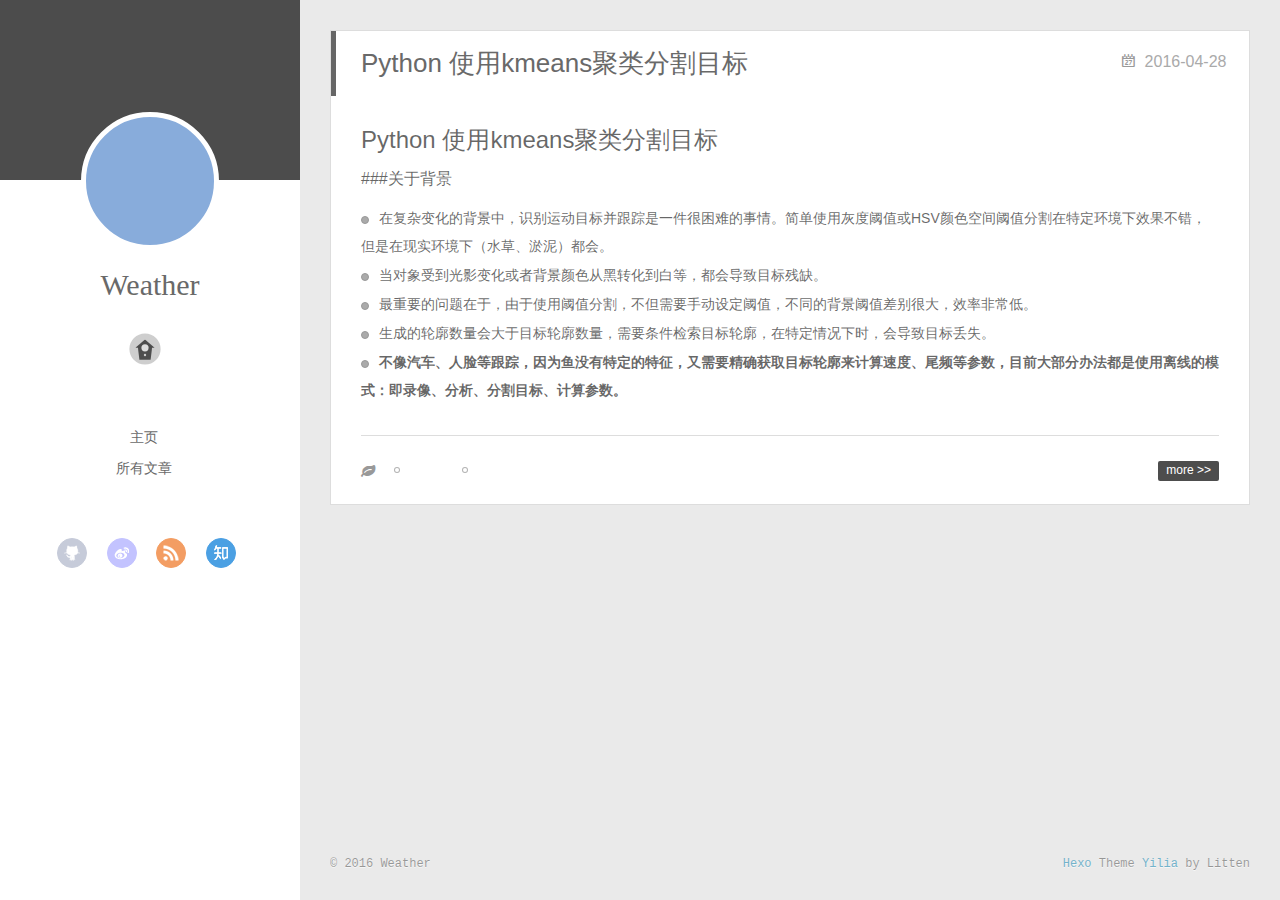
==== index.html @ ad85448c "Site updated: 2016-04-29 10:21:43" ====
<!DOCTYPE html>
<html>
<head>
  <meta charset="utf-8">
  
  <meta http-equiv="X-UA-Compatible" content="IE=edge" >
  <title>All IS ONE</title>
  <meta name="viewport" content="width=device-width, initial-scale=1, maximum-scale=1">
  <meta name="description" content="今天的结果是昨日的迷失与懈怠，没有时间追悔，没有机会重来，唯有把握当下...">
<meta property="og:type" content="website">
<meta property="og:title" content="All IS ONE">
<meta property="og:url" content="http://weather319.github.io/index.html">
<meta property="og:site_name" content="All IS ONE">
<meta property="og:description" content="今天的结果是昨日的迷失与懈怠，没有时间追悔，没有机会重来，唯有把握当下...">
<meta name="twitter:card" content="summary">
<meta name="twitter:title" content="All IS ONE">
<meta name="twitter:description" content="今天的结果是昨日的迷失与懈怠，没有时间追悔，没有机会重来，唯有把握当下...">
  
    <link rel="alternative" href="/atom.xml" title="All IS ONE" type="application/atom+xml">
  
  
    <link rel="icon" href="/favicon.png">
  
  <link rel="stylesheet" href="/css/style.css">
</head>

<body>
  <div id="container">
    <div class="left-col">
    <div class="overlay"></div>
<div class="intrude-less">
	<header id="header" class="inner">
		<a href="/" class="profilepic">
			
			<img lazy-src="null" class="js-avatar">
			
		</a>

		<hgroup>
		  <h1 class="header-author"><a href="/">Weather</a></h1>
		</hgroup>

		

		
			<div class="switch-btn">
				<div class="icon">
					<div class="icon-ctn">
						<div class="icon-wrap icon-house" data-idx="0">
							<div class="birdhouse"></div>
							<div class="birdhouse_holes"></div>
						</div>
						<div class="icon-wrap icon-ribbon hide" data-idx="1">
							<div class="ribbon"></div>
						</div>
						
						<div class="icon-wrap icon-link hide" data-idx="2">
							<div class="loopback_l"></div>
							<div class="loopback_r"></div>
						</div>
						
						
						<div class="icon-wrap icon-me hide" data-idx="3">
							<div class="user"></div>
							<div class="shoulder"></div>
						</div>
						
					</div>
					
				</div>
				<div class="tips-box hide">
					<div class="tips-arrow"></div>
					<ul class="tips-inner">
						<li>菜单</li>
						<li>标签</li>
						
						<li>友情链接</li>
						
						
						<li>关于我</li>
						
					</ul>
				</div>
			</div>
		

		<div class="switch-area">
			<div class="switch-wrap">
				<section class="switch-part switch-part1">
					<nav class="header-menu">
						<ul>
						
							<li><a href="/">主页</a></li>
				        
							<li><a href="/archives">所有文章</a></li>
				        
						</ul>
					</nav>
					<nav class="header-nav">
						<div class="social">
							
								<a class="github" target="_blank" href="#" title="github">github</a>
					        
								<a class="weibo" target="_blank" href="#" title="weibo">weibo</a>
					        
								<a class="rss" target="_blank" href="#" title="rss">rss</a>
					        
								<a class="zhihu" target="_blank" href="#" title="zhihu">zhihu</a>
					        
						</div>
					</nav>
				</section>
				
				
				<section class="switch-part switch-part2">
					<div class="widget tagcloud" id="js-tagcloud">
						<a href="/tags/opencv/" style="font-size: 10px;">opencv</a> <a href="/tags/python/" style="font-size: 10px;">python</a>
					</div>
				</section>
				
				
				
				<section class="switch-part switch-part3">
					<div id="js-friends">
					
			          <a target="_blank" class="main-nav-link switch-friends-link" href="http://localhost:4000/">奥巴马的博客</a>
			        
			          <a target="_blank" class="main-nav-link switch-friends-link" href="http://localhost:4000/">卡卡的美丽传说</a>
			        
			          <a target="_blank" class="main-nav-link switch-friends-link" href="http://localhost:4000/">本泽马的博客</a>
			        
			          <a target="_blank" class="main-nav-link switch-friends-link" href="http://localhost:4000/">吉格斯的博客</a>
			        
			          <a target="_blank" class="main-nav-link switch-friends-link" href="http://localhost:4000/">习大大大不同</a>
			        
			          <a target="_blank" class="main-nav-link switch-friends-link" href="http://localhost:4000/">托蒂的博客</a>
			        
			        </div>
				</section>
				

				
				
				<section class="switch-part switch-part4">
				
					<div id="js-aboutme">我是谁，我从哪里来，我到哪里去？我就是我，是颜色不一样的吃货…</div>
				</section>
				
			</div>
		</div>
	</header>				
</div>

    </div>
    <div class="mid-col">
      <nav id="mobile-nav">
  	<div class="overlay">
  		<div class="slider-trigger"></div>
  		<h1 class="header-author js-mobile-header hide">Weather</h1>
  	</div>
	<div class="intrude-less">
		<header id="header" class="inner">
			<div class="profilepic">
			
				<img lazy-src="null" class="js-avatar">
			
			</div>
			<hgroup>
			  <h1 class="header-author">Weather</h1>
			</hgroup>
			
			<nav class="header-menu">
				<ul>
				
					<li><a href="/">主页</a></li>
		        
					<li><a href="/archives">所有文章</a></li>
		        
		        <div class="clearfix"></div>
				</ul>
			</nav>
			<nav class="header-nav">
				<div class="social">
					
						<a class="github" target="_blank" href="#" title="github">github</a>
			        
						<a class="weibo" target="_blank" href="#" title="weibo">weibo</a>
			        
						<a class="rss" target="_blank" href="#" title="rss">rss</a>
			        
						<a class="zhihu" target="_blank" href="#" title="zhihu">zhihu</a>
			        
				</div>
			</nav>
		</header>				
	</div>
</nav>

      <div class="body-wrap">
  
    <article id="post-Python-使用kmeans聚类分割目标" class="article article-type-post" itemscope itemprop="blogPost">
  
    <div class="article-meta">
      <a href="/2016/04/28/Python-使用kmeans聚类分割目标/" class="article-date">
  	<time datetime="2016-04-28T11:53:54.000Z" itemprop="datePublished">2016-04-28</time>
</a>
    </div>
  
  <div class="article-inner">
    
      <input type="hidden" class="isFancy" />
    
    
      <header class="article-header">
        
  
    <h1 itemprop="name">
      <a class="article-title" href="/2016/04/28/Python-使用kmeans聚类分割目标/">Python 使用kmeans聚类分割目标</a>
    </h1>
  

      </header>
      
    
    <div class="article-entry" itemprop="articleBody">
      
        <h1 id="Python-使用kmeans聚类分割目标"><a href="#Python-使用kmeans聚类分割目标" class="headerlink" title="Python 使用kmeans聚类分割目标"></a>Python 使用kmeans聚类分割目标</h1><p>###关于背景</p>
<ul>
<li>在复杂变化的背景中，识别运动目标并跟踪是一件很困难的事情。简单使用灰度阈值或HSV颜色空间阈值分割在特定环境下效果不错，但是在现实环境下（水草、淤泥）都会。</li>
<li>当对象受到光影变化或者背景颜色从黑转化到白等，都会导致目标残缺。</li>
<li>最重要的问题在于，由于使用阈值分割，不但需要手动设定阈值，不同的背景阈值差别很大，效率非常低。</li>
<li>生成的轮廓数量会大于目标轮廓数量，需要条件检索目标轮廓，在特定情况下时，会导致目标丢失。</li>
<li><strong>不像汽车、人脸等跟踪，因为鱼没有特定的特征，又需要精确获取目标轮廓来计算速度、尾频等参数，目前大部分办法都是使用离线的模式：即录像、分析、分割目标、计算参数。</strong>
      
    </div>
    
    <div class="article-info article-info-index">
      
      
	<div class="article-tag tagcloud">
		<ul class="article-tag-list"><li class="article-tag-list-item"><a class="article-tag-list-link" href="/tags/opencv/">opencv</a></li><li class="article-tag-list-item"><a class="article-tag-list-link" href="/tags/python/">python</a></li></ul>
	</div>

      

      
        <p class="article-more-link">
          <a  href="/2016/04/28/Python-使用kmeans聚类分割目标/#more">more >></a>
        </p>
      
      <div class="clearfix"></div>
    </div>
    
  </div>
  
</article>









  
  
</div>
      <footer id="footer">
  <div class="outer">
    <div id="footer-info">
    	<div class="footer-left">
    		&copy; 2016 Weather
    	</div>
      	<div class="footer-right">
      		<a href="http://hexo.io/" target="_blank">Hexo</a>  Theme <a href="https://github.com/litten/hexo-theme-yilia" target="_blank">Yilia</a> by Litten
      	</div>
    </div>
  </div>
</footer>
    </div>
    
  <link rel="stylesheet" href="/fancybox/jquery.fancybox.css">


<script>
	var yiliaConfig = {
		fancybox: true,
		mathjax: true,
		animate: true,
		isHome: true,
		isPost: false,
		isArchive: false,
		isTag: false,
		isCategory: false,
		open_in_new: false
	}
</script>
<script src="http://7.url.cn/edu/jslib/comb/require-2.1.6,jquery-1.9.1.min.js"></script>
<script src="/js/main.js"></script>






<script type="text/x-mathjax-config">
MathJax.Hub.Config({
    tex2jax: {
        inlineMath: [ ['$','$'], ["\\(","\\)"]  ],
        processEscapes: true,
        skipTags: ['script', 'noscript', 'style', 'textarea', 'pre', 'code']
    }
});

MathJax.Hub.Queue(function() {
    var all = MathJax.Hub.getAllJax(), i;
    for(i=0; i < all.length; i += 1) {
        all[i].SourceElement().parentNode.className += ' has-jax';                 
    }       
});
</script>

<script type="text/javascript" src="http://cdn.mathjax.org/mathjax/latest/MathJax.js?config=TeX-AMS-MML_HTMLorMML">
</script>


  </div>
</body>
</html>
---- css/style.css ----
body {
  width: 100%;
}
body:before,
body:after {
  content: "";
  display: table;
}
body:after {
  clear: both;
}
@font-face {
  font-family: 'FontAwesome';
  src: url("fonts/fontawesome-webfont.eot");
  src: url("fonts/fontawesome-webfont.eot?#iefix") format("embedded-opentype"), url("fonts/fontawesome-webfont.woff") format("woff"), url("fonts/fontawesome-webfont.ttf") format("truetype"), url("fonts/fontawesome-webfont.svgz#FontAwesomeRegular") format("svg"), url("fonts/fontawesome-webfont.svg#FontAwesomeRegular") format("svg");
  font-weight: normal;
  font-style: normal;
}
html,
body,
div,
span,
applet,
object,
iframe,
h1,
h2,
h3,
h4,
h5,
h6,
p,
blockquote,
pre,
a,
abbr,
acronym,
address,
big,
cite,
code,
del,
dfn,
em,
img,
ins,
kbd,
q,
s,
samp,
small,
strike,
strong,
sub,
sup,
tt,
var,
dl,
dt,
dd,
ol,
ul,
li,
fieldset,
form,
label,
legend,
table,
caption,
tbody,
tfoot,
thead,
tr,
th,
td {
  margin: 0;
  padding: 0;
  border: 0;
  outline: 0;
  font-weight: inherit;
  font-style: inherit;
  font-family: inherit;
  font-size: 100%;
  vertical-align: baseline;
}
body {
  line-height: 1;
  color: #000;
  background: #fff;
}
ol,
ul {
  list-style: none;
}
table {
  border-collapse: separate;
  border-spacing: 0;
  vertical-align: middle;
}
caption,
th,
td {
  text-align: left;
  font-weight: normal;
  vertical-align: middle;
}
a img {
  border: none;
}
ol {
  list-style: decimal;
  padding-left: 20px;
}
ul {
  list-style: none;
}
input,
button {
  margin: 0;
  padding: 0;
}
input::-moz-focus-inner,
button::-moz-focus-inner {
  border: 0;
  padding: 0;
}
@font-face {
  font-family: FontAwesome;
  font-style: normal;
  font-weight: normal;
  src: url("fonts/fontawesome-webfont.eot?v=#4.0.3");
  src: url("fonts/fontawesome-webfont.eot?#iefix&v=#4.0.3") format("embedded-opentype"), url("fonts/fontawesome-webfont.woff?v=#4.0.3") format("woff"), url("fonts/fontawesome-webfont.ttf?v=#4.0.3") format("truetype"), url("fonts/fontawesome-webfont.svg#fontawesomeregular?v=#4.0.3") format("svg");
}
html,
body,
#container {
  height: 100%;
}
body {
  font-family: "微软雅黑", "HelveticaNeue-Light", "Helvetica Neue Light", "Helvetica Neue", Helvetica, Arial, sans-serif;
  font-size: 16px;
  background: #fff;
  color: rgba(0,0,0,0.6);
  -webkit-overflow-scrolling: touch;
}
h1,
h2,
h3 {
  display: block;
}
h1 {
  font-size: 1.5em;
}
h2 {
  font-size: 1.3em;
}
h3 {
  font-size: 1.1em;
}
h4,
h5,
h6 {
  font-size: 1em;
}
a {
  text-decoration: none;
  outline-width: 0;
  color: #258fb8;
  outline: none;
}
.alignleft {
  float: left;
}
.alignright {
  float: right;
}
.clearfix {
  *zoom: 1;
}
.clearfix:after {
  content: "";
  display: table;
  clear: both;
}
.inner {
  width: 1000px;
  margin: 0 auto;
}
.hide {
  display: none;
}
@media screen and (max-width: 1040px) {
  .inner {
    width: 100%;
  }
}
#container {
  position: relative;
  min-height: 100%;
}
#container #mobile-nav {
  display: none;
}
#container #mobile-nav .overlay {
  height: 110px;
  position: absolute;
  width: 100%;
  background: #4d4d4d;
}
#container #mobile-nav .overlay.fixed {
  position: fixed;
  height: 42px;
  z-index: 99;
}
#container #mobile-nav #header {
  padding: 10px 0 0 0;
}
#container #mobile-nav #header .profilepic {
  display: block;
  position: relative;
  z-index: 100;
}
#container #mobile-nav #header .header-menu {
  height: auto;
  margin: 10px;
}
#container #mobile-nav #header .header-menu ul {
  text-align: center;
  cursor: default;
}
#container #mobile-nav #header .header-menu li {
  display: inline-block;
  margin: 3px;
}
#container .left-col {
  background: #fff;
  width: 300px;
  position: fixed;
  opacity: 1;
  -webkit-transition: all 0.2s ease-in;
  -moz-transition: all 0.2s ease-in;
  -ms-transition: all 0.2s ease-in;
  transition: all 0.2s ease-in;
  height: 100%;
}
#container .left-col .overlay {
  width: 100%;
  height: 180px;
  background-color: #000;
  position: absolute;
  opacity: 0.7;
}
#container .left-col .intrude-less {
  width: 76%;
  text-align: center;
  margin: 112px auto 0;
}
#container .mid-col {
  position: absolute;
  right: 0;
  min-height: 100%;
  background: #eaeaea;
  left: 300px;
  width: auto;
}
@media screen and (max-width: 800px) {
  #container .left-col {
    display: none;
  }
  #container .mid-col {
    left: 0;
  }
  #container #header .header-nav {
    position: relative;
  }
  #container .header-author.fixed {
    position: fixed;
    top: -13px;
    width: 100%;
    color: #ddd;
  }
  #container .overlay .slider-trigger {
    position: absolute;
    z-index: 101;
    bottom: 0;
    left: 0;
    width: 42px;
    height: 42px;
  }
  #container .overlay .slider-trigger:hover {
    background: #444;
  }
  #container .overlay .slider-trigger:before {
    color: #ddd;
    content: "\f00b";
    font: 16px FontAwesome;
    width: 16px;
    height: 16px;
    margin-left: 9px;
    margin-top: 14px;
    display: block;
  }
  #container .article-header {
    border-left: none;
    padding: 0;
    border-bottom: 1px dotted #ddd;
  }
  #container .article-header h1 {
    margin-bottom: 10px;
  }
  #container .header-subtitle {
    padding: 0 24px;
  }
  #container .article-info-index.article-info {
    padding-top: 10px;
    margin: 0;
    border-top: 1px solid #ddd;
  }
  #container .article-info-post.article-info {
    margin: 0;
    padding-top: 10px;
    border: none;
  }
  #container .article-more-link a {
    float: right;
  }
  #container #viewer-box .viewer-box-l {
    font-size: 14px;
  }
  #container .article {
    padding: 10px;
    margin: 10px;
    font-size: 14px;
  }
  #container .article .article-entry {
    padding-left: 0;
    padding-right: 0;
    padding-top: 10px;
  }
  #container .article .article-title {
    font-size: 18px;
    max-width: 185px;
    display: block;
    margin: 0;
  }
  #container .article .article-meta {
    width: auto;
    height: 30px;
    margin-top: -5px;
    position: ralative;
  }
  #container .article .article-meta .article-date {
    font-size: 12px;
    -webkit-border-radius: 0;
    border-radius: 0;
    color: #666;
    background: none;
    height: auto;
    padding: 0;
    margin: 0;
    width: 100%;
    text-align: left;
    margin-left: 10px;
  }
  #container .article .article-meta .article-date time {
    width: auto;
    float: right;
    margin-right: 10px;
  }
  #container .article .article-meta .article-tag-list {
    margin-top: 7px;
    position: absolute;
    right: 10px;
    top: 0;
  }
  #container .article .article-meta .article-tag-list:before {
    float: left;
    margin-top: 1px;
    left: 0;
  }
  #container .article .article-meta .article-tag-list .article-tag-list-item {
    float: left;
    padding-left: 0;
    width: auto;
    max-width: 83px;
  }
  #container .article .article-meta .article-category {
    margin-top: 7px;
    position: absolute;
    right: 10px;
    top: -30px;
  }
  #container .article .article-meta .article-category:before {
    float: left;
    margin-top: 1px;
    left: 15px;
  }
  #container .article .article-meta .article-category .article-category-link {
    max-width: 83px;
    width: auto;
    padding-left: 10px;
  }
  #container .article .article-nav-link-wrap {
    margin: 5px 0;
  }
  #container .article .article-nav-link-wrap strong {
    float: left;
    margin-right: 5px;
  }
  #container .article #article-nav-older {
    float: none;
    display: block;
  }
  #container .share {
    padding: 3px 10px;
  }
  #container .duoshuo {
    padding: 0 13px;
  }
  #container #disqus_thread {
    padding: 0 13px;
  }
  #container #mobile-nav {
    display: block;
  }
  #container #page-nav .extend {
    opacity: 1;
  }
  #container .instagram .open-ins {
    left: 2px;
    top: -30px;
    color: #aaa;
  }
  #container .info-on-right {
    float: initial;
  }
  #container .archives-wrap {
    margin: 10px 10px 0px;
    padding: 10px;
  }
  #container .archives-wrap .archive-article-title {
    font-size: 14px;
  }
  #container .archives-wrap .archive-year-wrap {
    position: relative;
    padding: 0 0 0 0;
  }
  #container .archives-wrap .archive-year-wrap a {
    padding: 0 0 0 0;
  }
  #container .archives-wrap .article-meta .archive-article-date {
    font-size: 12px;
    margin-right: 10px;
    margin-top: -5px;
  }
  #container .archives-wrap .article-meta .article-tag-list-link {
    font-size: 12px;
  }
  #container .archives .archive-article {
    padding: 10px 0;
    margin-left: 0;
  }
  #container #footer .footer-left {
    float: initial;
    margin-bottom: 10px;
  }
  #container #footer .footer-right {
    float: initial;
  }
}
.header-author {
  text-align: center;
  margin: 0.67em 0;
  font-family: Roboto, "Roboto", serif;
  font-size: 30px;
  -webkit-transition: 0.3s;
  -moz-transition: 0.3s;
  -ms-transition: 0.3s;
  transition: 0.3s;
}
#header {
  width: 100%;
}
#header a {
  color: #696969;
}
#header a:hover {
  color: #b0a0aa;
}
#header .profilepic {
  text-align: center;
  display: block;
  border: 5px solid #fff;
  -webkit-border-radius: 300px;
  border-radius: 300px;
  width: 128px;
  height: 128px;
  margin: 0 auto;
  position: relative;
  overflow: hidden;
  background: #88acdb;
  -webkit-transition: all 0.2s ease-in;
  display: -webkit-box;
  -webkit-box-orient: horizontal;
  -webkit-box-pack: center;
  -webkit-box-align: center;
  text-align: center;
}
#header .profilepic img {
  width: 20%;
  height: 20%;
  -webkit-border-radius: 300px;
  border-radius: 300px;
  opacity: 0;
  -webkit-transition: all 0.2s ease-in;
}
#header .profilepic img.show {
  width: 100%;
  height: 100%;
  opacity: 1;
}
#header .header-subtitle {
  text-align: center;
  color: #999;
  font-size: 14px;
  line-height: 25px;
  overflow: hidden;
  text-overflow: ellipsis;
  display: -webkit-box;
  -webkit-line-clamp: 2;
  -webkit-box-orient: vertical;
}
#header .header-menu {
  font-weight: 300;
  line-height: 31px;
  cursor: pointer;
  text-transform: uppercase;
  float: none;
  min-height: 150px;
  margin-left: -12px;
  text-align: center;
  display: -webkit-box;
  -webkit-box-orient: horizontal;
  -webkit-box-pack: center;
  -webkit-box-align: center;
}
#header .header-menu li {
  cursor: default;
}
#header .header-menu li a {
  font-size: 14px;
  min-width: 300px;
}
#header .switch-area {
  position: relative;
  width: 100%;
  overflow: hidden;
  min-height: 500px;
  font-size: 14px;
}
#header .switch-area .switch-wrap {
  -webkit-transition: -webkit-transform 0.3s ease-in;
  -moz-transition: -moz-transform 0.3s ease-in;
  -ms-transition: -ms-transform 0.3s ease-in;
  transition: transform 0.3s ease-in;
  position: relative;
}
#header .turn-left {
  -webkit-transform: translate(-100%, 0);
  -moz-transform: translate(-100%, 0);
  -ms-transform: translate(-100%, 0);
  transform: translate(-100%, 0);
}
#header .header-nav {
  width: 100%;
  position: absolute;
  -webkit-transition: -webkit-transform 0.3s ease-in;
  -moz-transition: -moz-transform 0.3s ease-in;
  -ms-transition: -ms-transform 0.3s ease-in;
  transition: transform 0.3s ease-in;
}
#header .header-nav .social {
  margin-right: 15px;
  margin-top: 10px;
  text-align: center;
}
#header .header-nav .social a {
  -webkit-border-radius: 50%;
  border-radius: 50%;
  display: -moz-inline-stack;
  display: inline-block;
  vertical-align: middle;
  *vertical-align: auto;
  zoom: 1;
  *display: inline;
  text-indent: -9999px;
  margin: 0 8px 15px 8px;
  opacity: 0.7;
  width: 28px;
  height: 28px;
  -webkit-transition: 0.3s;
  -moz-transition: 0.3s;
  -ms-transition: 0.3s;
  transition: 0.3s;
}
#header .header-nav .social a:hover {
  opacity: 1;
}
#header .header-nav .social a:last-of-type {
  margin-right: 0;
}
#header .header-nav .social a.weibo {
  background: url("/img/weibo.png") center no-repeat #aaf;
  border: 1px solid #aaf;
}
#header .header-nav .social a.weibo:hover {
  border: 1px solid #aaf;
}
#header .header-nav .social a.rss {
  background: url("/img/rss.png") center no-repeat #ef7522;
  border: 1px solid #ef7522;
}
#header .header-nav .social a.rss:hover {
  border: 1px solid #cf5d0f;
}
#header .header-nav .social a.github {
  background: url("/img/github.png") center no-repeat #afb6ca;
  border: 1px solid #afb6ca;
}
#header .header-nav .social a.github:hover {
  border: 1px solid #909ab6;
}
#header .header-nav .social a.facebook {
  background: url("/img/facebook.png") center no-repeat #3b5998;
  border: 1px solid #3b5998;
}
#header .header-nav .social a.facebook:hover {
  border: 1px solid #2d4373;
}
#header .header-nav .social a.google {
  background: url("/img/google.png") center no-repeat #c83d20;
  border: 1px solid #c83d20;
}
#header .header-nav .social a.google:hover {
  border: 1px solid #9c3019;
}
#header .header-nav .social a.twitter {
  background: url("/img/twitter.png") center no-repeat #55cff8;
  border: 1px solid #55cff8;
}
#header .header-nav .social a.twitter:hover {
  border: 1px solid #24c1f6;
}
#header .header-nav .social a.linkedin {
  background: url("/img/linkedin.png") center no-repeat #005a87;
  border: 1px solid #005a87;
}
#header .header-nav .social a.linkedin:hover {
  border: 1px solid #006b98;
}
#header .header-nav .social a.zhihu {
  background: url("/img/zhihu.png") center no-repeat #0078d8;
  border: 1px solid #0078d8;
}
#header .header-nav .social a.zhihu:hover {
  border: 1px solid #0078d8;
}
#header .header-nav .social a.douban {
  background: url("/img/douban.png") center no-repeat #06c611;
  border: 1px solid #06c611;
}
#header .header-nav .social a.douban:hover {
  border: 1px solid #06c611;
}
#header .header-nav .social a.mail {
  background: url("/img/mail.png") center no-repeat #005a87;
  border: 1px solid #005a87;
}
#header .header-nav .social a.mail:hover {
  border: 1px solid #006b98;
}
#header .switch-part {
  width: 100%;
  position: absolute;
}
#header .switch-part1 {
  left: 0;
}
#header .switch-part2 {
  left: 100%;
  top: 20px;
  overlay-x: hidden;
  overflow-y: auto;
  max-height: 200px;
}
#header .switch-part3 {
  left: 200%;
  line-height: 30px;
}
#header .switch-part3 .switch-friends-link {
  margin-right: 9px;
  -webkit-border-radius: 3px;
  border-radius: 3px;
  padding: 5px;
}
#header .switch-part3 .switch-friends-link:hover {
  background: #88acdb;
  color: #fff;
}
#header .switch-part4 {
  left: 300%;
  text-align: left;
  line-height: 30px;
}
.duoshuo {
  padding: 0 40px;
}
#disqus_thread {
  padding: 0 40px;
}
.archives-wrap {
  position: relative;
  margin: 0 30px;
  padding-right: 60px;
  border-bottom: 1px solid #eee;
  background: #fff;
}
.archives-wrap:first-child {
  margin-top: 30px;
}
.archives-wrap:last-child {
  margin-bottom: 80px;
}
.archives-wrap .archive-year-wrap {
  line-height: 35px;
  width: 200px;
  position: absolute;
  padding-top: 15px;
  font-size: 1.8em;
}
.archives-wrap .archive-year-wrap a {
  color: #666;
  font-weight: bold;
  padding-left: 48px;
}
.archives {
  position: relative;
}
.archives .article-info {
  border: none;
}
.archives .archive-article {
  margin-left: 200px;
  padding: 20px 0;
  border-bottom: 1px solid #eee;
  border-top: 1px solid #fff;
  position: relative;
}
.archives .archive-article:first-child {
  border-top: none;
}
.archives .archive-article:last-child {
  border-bottom: none;
}
.archives .archive-article-title {
  font-size: 16px;
  color: #333;
  -webkit-transition: color 0.3s;
  -moz-transition: color 0.3s;
  -ms-transition: color 0.3s;
  transition: color 0.3s;
}
.archives .archive-article-title:hover {
  color: #657b83;
}
.archives .archive-article-title span {
  display: block;
  color: #a8a8a8;
  font-size: 12px;
  line-height: 14px;
  height: 7px;
  padding-left: 2px;
}
.archives .archive-article-title span:before {
  display: inline-block;
  content: "“";
  font-family: serif;
  font-size: 30px;
  float: left;
  margin: 4px 4px 0 -12px;
  color: #c8c8c8;
}
.archive-article-inner .archive-article-header {
  position: relative;
}
.archive-article-inner .article-meta {
  position: relative;
  float: right;
  margin-top: -10px;
  color: #555;
  background: none;
  text-align: right;
  width: auto;
}
.archive-article-inner .article-meta .article-date time {
  color: #aaa;
}
.archive-article-inner .article-meta .archive-article-date,
.archive-article-inner .article-meta .article-tag-list {
  margin-right: 30px;
  display: -moz-inline-stack;
  display: inline-block;
  vertical-align: middle;
  zoom: 1;
  color: #666;
  font-size: 14px;
}
.archive-article-inner .article-meta .archive-article-date {
  cursor: default;
  font-size: 12px;
  margin-bottom: 5px;
  margin-top: -10px;
}
.archive-article-inner .article-meta .archive-article-date time:before {
  content: "\f073";
  color: #999;
  position: relative;
  margin-right: 10px;
  font: 16px FontAwesome;
}
.archive-article-inner .article-meta .article-category:before {
  float: left;
  margin-top: 1px;
  left: 15px;
}
.archive-article-inner .article-meta .article-category .article-category-link {
  width: auto;
  max-width: 83px;
  padding-left: 10px;
}
.archive-article-inner .article-meta .article-tag-list {
  margin-top: 0px;
}
.archive-article-inner .article-meta .article-tag-list:before {
  left: 15px;
}
.archive-article-inner .article-meta .article-tag-list .article-tag-list-item {
  display: inline-block;
  width: auto;
  max-width: 83px;
  padding-left: 8px;
  font-size: 12px;
}
.body-wrap {
  margin-bottom: 80px;
}
.article {
  margin: 30px;
  position: relative;
  border: 1px solid #ddd;
  background: #fff;
  -webkit-transition: all 0.2s ease-in;
}
.article.show {
  visibility: visible;
  -webkit-animation: cd-bounce-1 0.6s;
  -moz-animation: cd-bounce-1 0.6s;
  -webkit-animation: cd-bounce-1 0.6s;
  -moz-animation: cd-bounce-1 0.6s;
  -ms-animation: cd-bounce-1 0.6s;
  animation: cd-bounce-1 0.6s;
}
.article.hidden {
  visibility: hidden;
}
.article img {
  max-width: 100%;
}
@-webkit-keyframes cd-bounce-1 {
  0% {
    opacity: 0;
    -webkit-transform: scale(1);
  }
  60% {
    opacity: 1;
    -webkit-transform: scale(1.01);
  }
  100% {
    -webkit-transform: scale(1);
  }
}
@-moz-keyframes cd-bounce-1 {
  0% {
    opacity: 0;
    -moz-transform: scale(1);
  }
  60% {
    opacity: 1;
    -moz-transform: scale(1.01);
  }
  100% {
    -moz-transform: scale(1);
  }
}
.article-index {
  margin-left: 200px;
  padding: 15px 0;
  margin-right: 75px;
}
.article-index .brief {
  display: block;
  color: #a8a8a8;
  font-size: 12px;
  line-height: 14px;
  height: 7px;
  padding-left: 2px;
}
.article-index .brief:before {
  display: inline-block;
  content: "“";
  font-family: serif;
  font-size: 30px;
  float: left;
  margin: 4px 4px 0 -12px;
  color: #c8c8c8;
}
.article-title {
  color: #696969;
  margin-left: 0px;
  font-weight: 300;
  line-height: 35px;
  margin-bottom: 20px;
  font-size: 26px;
  -webkit-transition: color 0.3s;
  -moz-transition: color 0.3s;
  -o-transition: color 0.3s;
  -webkit-transition: color 0.3s;
  -moz-transition: color 0.3s;
  -ms-transition: color 0.3s;
  transition: color 0.3s;
}
.article-title:hover {
  color: #b0a0aa;
}
.article-inner {
  position: relative;
  margin-bottom: 20px;
}
.article-header {
  border-left: 5px solid;
  padding: 15px 0px 15px 25px;
}
.article-info.info-on-right {
  margin: 10px 0 0 0;
  float: right;
}
.article-info-index.article-info {
  padding-top: 20px;
  margin: 30px 30px 0 30px;
  border-top: 1px solid #ddd;
}
.article-info-post.article-info {
  padding: 0;
  border: none;
  margin: -30px 0 20px 30px;
}
.article-entry {
  line-height: 1.8em;
  padding-right: 30px;
  padding-left: 30px;
}
.article-entry p {
  margin-top: 10px;
}
.article-entry p code,
.article-entry li code {
  padding: 1px 3px;
  margin: 0 3px;
  background: #ddd;
  border: 1px solid #ccc;
  font-family: Menlo, Monaco, "Andale Mono", "lucida console", "Courier New", monospace;
  word-wrap: break-word;
  font-size: 14px;
}
.article-entry blockquote {
  background: #ddd;
  border-left: 5px solid #ccc;
  padding: 15px 20px;
  margin-top: 10px;
  border-left: 5px solid #657b83;
  background: #f6f6f6;
}
.article-entry blockquote p {
  margin-top: 0;
}
.article-entry em {
  font-style: italic;
}
.article-entry ul li:before {
  content: "";
  width: 6px;
  height: 6px;
  border: 1px solid #999;
  -webkit-border-radius: 10px;
  border-radius: 10px;
  background: #aaa;
  display: inline-block;
  margin-right: 10px;
  float: left;
  margin-top: 12px;
}
.article-entry ul,
.article-entry ol {
  font-size: 14px;
  margin: 10px 0px;
}
.article-entry li ul,
.article-entry li ol {
  margin-left: 30px;
}
.article-entry li ul li:before,
.article-entry li ol li:before {
  content: "";
  background: #dedede;
}
.article-entry h1 {
  margin-top: 30px;
}
.article-entry h2 {
  margin-top: 20px;
  font-weight: 300;
  color: #574c4c;
  padding-bottom: 5px;
  border-bottom: 1px solid #ddd;
}
.article-entry h3,
.article-entry h4,
.article-entry h5,
.article-entry h6 {
  margin-top: 20px;
  font-weight: 300;
  color: #574c4c;
  padding-bottom: 5px;
  border-bottom: 1px solid #ddd;
}
.article-entry video {
  max-width: 100%;
}
.article-entry strong {
  font-weight: bold;
}
.article-entry .caption {
  display: block;
  font-size: 0.8em;
  color: #aaa;
}
.article-entry hr {
  height: 0;
  margin-top: 20px;
  margin-bottom: 20px;
  border-left: 0;
  border-right: 0;
  border-top: 1px solid #ddd;
  border-bottom: 1px solid #fff;
}
.article-entry pre {
  font-size: 1/0.9em;
  line-height: 1.5;
  margin-top: 10px;
  padding: 5px 15px;
  overflow-x: auto;
  color: #657b83;
  font-size: 10px;
  border: 1px solid #ccc;
  text-shadow: 0 1px #444;
  font-family: Menlo, Monaco, "Andale Mono", "lucida console", "Courier New", monospace;
}
.article-entry pre code {
  font-size: 14px;
}
.article-entry table {
  width: 100%;
  border: 1px solid #dedede;
  margin: 15px 0;
  border-collapse: collapse;
}
.article-entry table tr,
.article-entry table td {
  height: 35px;
}
.article-entry table thead tr {
  background: #f8f8f8;
}
.article-entry table tbody tr:hover {
  background: #efefef;
}
.article-entry table td,
.article-entry table th {
  border: 1px solid #dedede;
  padding: 0 10px;
}
.article-entry figure table {
  border: none;
  width: auto;
  margin: 0;
}
.article-entry figure table tbody tr:hover {
  background: none;
}
.article-meta {
  width: 150px;
  font-size: 14;
  text-align: right;
  position: absolute;
  right: 0;
  top: 23px;
  text-align: center;
  z-index: 1;
}
.article-meta time {
  color: #aaa;
}
.article-meta time:before {
  color: #999;
  content: "\f073";
  font: 17px FontAwesome;
  margin-right: 10px;
}
.article-more-link {
  margin-top: 5px;
  text-align: right;
}
.article-more-link a {
  background: #4d4d4d;
  color: #fff;
  font-size: 12px;
  padding: 2px 8px 4px;
  line-height: 16px;
  -webkit-border-radius: 2px;
  -moz-border-radius: 2px;
  -webkit-border-radius: 2px;
  border-radius: 2px;
  -webkit-transition: background 0.3s;
  -moz-transition: background 0.3s;
  -ms-transition: background 0.3s;
  transition: background 0.3s;
}
.article-more-link a:hover {
  background: #3c3c3c;
}
.article-more-link a.hidden {
  visibility: hidden;
}
#article-nav {
  margin: 80px 0 30px 0;
  padding-bottom: 10px;
}
#article-nav .article-nav-link-wrap {
  margin: 0px 30px 0px 30px;
  font-size: 14px;
  color: #333;
}
#article-nav .article-nav-link-wrap .article-nav-title {
  display: inline-block;
  font-size: 12px;
  color: #aaa;
  -webkit-transition: color 0.3s;
  -moz-transition: color 0.3s;
  -ms-transition: color 0.3s;
  transition: color 0.3s;
}
#article-nav .article-nav-link-wrap strong {
  background: #ddd;
  color: #fff;
  -webkit-border-radius: 100%;
  border-radius: 100%;
  width: 15px;
  height: 15px;
  display: inline-block;
  text-align: center;
  -webkit-transition: background 0.3s;
  -moz-transition: background 0.3s;
  -ms-transition: background 0.3s;
  transition: background 0.3s;
}
#article-nav .article-nav-link-wrap:hover strong {
  background: #4d4d4d;
}
#article-nav .article-nav-link-wrap:hover .article-nav-title {
  color: #4d4d4d;
}
#article-nav #article-nav-older {
  float: right;
}
@-moz-keyframes cd-bounce-1 {
  0% {
    opacity: 0;
    -webkit-transform: scale(1);
    -moz-transform: scale(1);
    -ms-transform: scale(1);
    -o-transform: scale(1);
    -webkit-transform: scale(1);
    -moz-transform: scale(1);
    -ms-transform: scale(1);
    transform: scale(1);
  }
  60% {
    opacity: 1;
    -webkit-transform: scale(1.01);
    -moz-transform: scale(1.01);
    -ms-transform: scale(1.01);
    -o-transform: scale(1.01);
    -webkit-transform: scale(1.01);
    -moz-transform: scale(1.01);
    -ms-transform: scale(1.01);
    transform: scale(1.01);
  }
  100% {
    -webkit-transform: scale(1);
    -moz-transform: scale(1);
    -ms-transform: scale(1);
    -o-transform: scale(1);
    -webkit-transform: scale(1);
    -moz-transform: scale(1);
    -ms-transform: scale(1);
    transform: scale(1);
  }
}
@-webkit-keyframes cd-bounce-1 {
  0% {
    opacity: 0;
    -webkit-transform: scale(1);
    -moz-transform: scale(1);
    -ms-transform: scale(1);
    -o-transform: scale(1);
    -webkit-transform: scale(1);
    -moz-transform: scale(1);
    -ms-transform: scale(1);
    transform: scale(1);
  }
  60% {
    opacity: 1;
    -webkit-transform: scale(1.01);
    -moz-transform: scale(1.01);
    -ms-transform: scale(1.01);
    -o-transform: scale(1.01);
    -webkit-transform: scale(1.01);
    -moz-transform: scale(1.01);
    -ms-transform: scale(1.01);
    transform: scale(1.01);
  }
  100% {
    -webkit-transform: scale(1);
    -moz-transform: scale(1);
    -ms-transform: scale(1);
    -o-transform: scale(1);
    -webkit-transform: scale(1);
    -moz-transform: scale(1);
    -ms-transform: scale(1);
    transform: scale(1);
  }
}
@-o-keyframes cd-bounce-1 {
  0% {
    opacity: 0;
    -webkit-transform: scale(1);
    -moz-transform: scale(1);
    -ms-transform: scale(1);
    -o-transform: scale(1);
    -webkit-transform: scale(1);
    -moz-transform: scale(1);
    -ms-transform: scale(1);
    transform: scale(1);
  }
  60% {
    opacity: 1;
    -webkit-transform: scale(1.01);
    -moz-transform: scale(1.01);
    -ms-transform: scale(1.01);
    -o-transform: scale(1.01);
    -webkit-transform: scale(1.01);
    -moz-transform: scale(1.01);
    -ms-transform: scale(1.01);
    transform: scale(1.01);
  }
  100% {
    -webkit-transform: scale(1);
    -moz-transform: scale(1);
    -ms-transform: scale(1);
    -o-transform: scale(1);
    -webkit-transform: scale(1);
    -moz-transform: scale(1);
    -ms-transform: scale(1);
    transform: scale(1);
  }
}
@keyframes cd-bounce-1 {
  0% {
    opacity: 0;
    -webkit-transform: scale(1);
    -moz-transform: scale(1);
    -ms-transform: scale(1);
    -o-transform: scale(1);
    -webkit-transform: scale(1);
    -moz-transform: scale(1);
    -ms-transform: scale(1);
    transform: scale(1);
  }
  60% {
    opacity: 1;
    -webkit-transform: scale(1.01);
    -moz-transform: scale(1.01);
    -ms-transform: scale(1.01);
    -o-transform: scale(1.01);
    -webkit-transform: scale(1.01);
    -moz-transform: scale(1.01);
    -ms-transform: scale(1.01);
    transform: scale(1.01);
  }
  100% {
    -webkit-transform: scale(1);
    -moz-transform: scale(1);
    -ms-transform: scale(1);
    -o-transform: scale(1);
    -webkit-transform: scale(1);
    -moz-transform: scale(1);
    -ms-transform: scale(1);
    transform: scale(1);
  }
}
.archives-wrap {
  position: relative;
  margin: 0 30px;
  padding-right: 60px;
  border-bottom: 1px solid #eee;
  background: #fff;
}
.archives-wrap:first-child {
  margin-top: 30px;
}
.archives-wrap:last-child {
  margin-bottom: 80px;
}
.archives-wrap .archive-year-wrap {
  line-height: 35px;
  width: 200px;
  position: absolute;
  padding-top: 15px;
  font-size: 1.8em;
}
.archives-wrap .archive-year-wrap a {
  color: #666;
  font-weight: bold;
  padding-left: 48px;
}
.archives {
  position: relative;
}
.archives .article-info {
  border: none;
}
.archives .archive-article {
  margin-left: 200px;
  padding: 20px 0;
  border-bottom: 1px solid #eee;
  border-top: 1px solid #fff;
  position: relative;
}
.archives .archive-article:first-child {
  border-top: none;
}
.archives .archive-article:last-child {
  border-bottom: none;
}
.archives .archive-article-title {
  font-size: 16px;
  color: #333;
  -webkit-transition: color 0.3s;
  -moz-transition: color 0.3s;
  -ms-transition: color 0.3s;
  transition: color 0.3s;
}
.archives .archive-article-title:hover {
  color: #657b83;
}
.archives .archive-article-title span {
  display: block;
  color: #a8a8a8;
  font-size: 12px;
  line-height: 14px;
  height: 7px;
  padding-left: 2px;
}
.archives .archive-article-title span:before {
  display: inline-block;
  content: "“";
  font-family: serif;
  font-size: 30px;
  float: left;
  margin: 4px 4px 0 -12px;
  color: #c8c8c8;
}
.archive-article-inner .archive-article-header {
  position: relative;
}
.archive-article-inner .article-meta {
  position: relative;
  float: right;
  margin-top: -10px;
  color: #555;
  background: none;
  text-align: right;
  width: auto;
}
.archive-article-inner .article-meta .article-date time {
  color: #aaa;
}
.archive-article-inner .article-meta .archive-article-date,
.archive-article-inner .article-meta .article-tag-list {
  margin-right: 30px;
  display: -moz-inline-stack;
  display: inline-block;
  vertical-align: middle;
  zoom: 1;
  color: #666;
  font-size: 14px;
}
.archive-article-inner .article-meta .archive-article-date {
  cursor: default;
  font-size: 12px;
  margin-bottom: 5px;
  margin-top: -10px;
}
.archive-article-inner .article-meta .archive-article-date time:before {
  content: "\f073";
  color: #999;
  position: relative;
  margin-right: 10px;
  font: 16px FontAwesome;
}
.archive-article-inner .article-meta .article-category:before {
  float: left;
  margin-top: 1px;
  left: 15px;
}
.archive-article-inner .article-meta .article-category .article-category-link {
  width: auto;
  max-width: 83px;
  padding-left: 10px;
}
.archive-article-inner .article-meta .article-tag-list {
  margin-top: 0px;
}
.archive-article-inner .article-meta .article-tag-list:before {
  left: 15px;
}
.archive-article-inner .article-meta .article-tag-list .article-tag-list-item {
  display: inline-block;
  width: auto;
  max-width: 83px;
  padding-left: 8px;
  font-size: 12px;
}
.article-entry pre,
.article-entry .highlight {
  background: #272822;
  margin: 10px 0;
  padding: 10px 10px;
  overflow: auto;
  color: #4c4c4c;
  line-height: 22.400000000000002px;
}
.article-entry .highlight .gutter pre,
.article-entry .gist .gist-file .gist-data .line-numbers {
  color: #666;
}
.article-entry pre,
.article-entry code {
  font-family: "Source Code Pro", Consolas, Monaco, Menlo, Consolas, monospace;
}
.article-entry code {
  background: #eee;
  padding: 0 0.3em;
  border: none;
}
.article-entry pre {
  color: #fff;
}
.article-entry pre code {
  background: none;
  text-shadow: none;
  padding: 0;
  color: #fff;
}
.article-entry .highlight {
  -webkit-border-radius: 4px;
  border-radius: 4px;
}
.article-entry .highlight pre {
  border: none;
  margin: 0;
  padding: 0;
}
.article-entry .highlight table {
  margin: 0;
  width: auto;
}
.article-entry .highlight td {
  border: none;
  padding: 0;
}
.article-entry .highlight figcaption {
  font-size: 0.85em;
  color: highlight-comment;
  line-height: 1em;
  margin-bottom: 1em;
}
.article-entry .highlight figcaption:before,
.article-entry .highlight figcaption:after {
  content: "";
  display: table;
}
.article-entry .highlight figcaption:after {
  clear: both;
}
.article-entry .highlight figcaption a {
  float: right;
}
.article-entry .highlight .gutter pre {
  text-align: right;
  padding-right: 20px;
}
.article-entry .highlight .gutter pre .line {
  text-shadow: none;
}
.article-entry .highlight .line {
  font-size: 15px;
  height: 15px;
}
.article-entry .gist {
  margin: 0 -20px;
  border-style: solid;
  border-color: #ddd;
  border-width: 1px 0;
  background: #272822;
  padding: 15px 20px 15px 0;
}
.article-entry .gist .gist-file {
  border: none;
  font-family: "Source Code Pro", Consolas, Monaco, Menlo, Consolas, monospace;
  margin: 0;
}
.article-entry .gist .gist-file .gist-data {
  background: none;
  border: none;
}
.article-entry .gist .gist-file .gist-data .line-numbers {
  background: none;
  border: none;
  padding: 0 20px 0 0;
}
.article-entry .gist .gist-file .gist-data .line-data {
  padding: 0 !important;
}
.article-entry .gist .gist-file .highlight {
  margin: 0;
  padding: 0;
  border: none;
}
.article-entry .gist .gist-file .gist-meta {
  background: #272822;
  color: highlight-comment;
  font: 0.85em "Helvetica Neue", Helvetica, Arial, sans-serif;
  text-shadow: 0 0;
  padding: 0;
  margin-top: 1em;
  margin-left: 20px;
}
.article-entry .gist .gist-file .gist-meta a {
  color: #258fb8;
  font-weight: normal;
}
.article-entry .gist .gist-file .gist-meta a:hover {
  text-decoration: underline;
}
pre .comment {
  color: #75715e;
}
pre .keyword,
pre .function .keyword,
pre .class .params {
  color: #66d9ef;
}
pre .tag,
pre .doctype,
pre .params,
pre .function,
pre .css .value {
  color: #fff;
}
pre .css ~ * .tag,
pre .title,
pre .at_rule,
pre .at_rule .keyword,
pre .preprocessor,
pre .preprocessor .keyword {
  color: #f92672;
}
pre .attribute,
pre .built_in,
pre .class,
pre .css ~ * .class,
pre .function .title {
  color: #a6e22e;
}
pre .value,
pre .string {
  color: #e6db74;
}
pre .number {
  color: #7163d7;
}
pre .id,
pre .css ~ * .id {
  color: #fd971f;
}
#footer {
  font-size: 12px;
  font-family: Menlo, Monaco, "Andale Mono", "lucida console", "Courier New", monospace;
  text-shadow: 0 1px #fff;
  position: absolute;
  bottom: 30px;
  opacity: 0.6;
  width: 100%;
  text-align: center;
}
#footer .outer {
  padding: 0 30px;
}
.footer-left {
  float: left;
}
.footer-right {
  float: right;
}
.share {
  padding: 0px 75px 30px 40px;
  margin-bottom: 15px;
}
.back_home {
  float: right;
}
.back_home a {
  font-weight: bold;
  margin-left: 10px;
}
.back_home a:hover {
  color: #6e6e6e;
}
#page-nav {
  text-align: center;
  margin-top: 30px;
}
#page-nav .page-number {
  width: 20px;
  height: 20px;
  background: #4d4d4d;
  -webkit-border-radius: 50%;
  -moz-border-radius: 50%;
  -webkit-border-radius: 50%;
  border-radius: 50%;
  display: inline-block;
  color: #fff;
  line-height: 20px;
  font-size: 12px;
  margin: 0 3px 30px;
}
#page-nav .page-number:hover {
  background: #5e5e5e;
}
#page-nav .current {
  background: #88acdb;
  cursor: default;
}
#page-nav .current:hover {
  background: #88acdb;
}
#page-nav .extend {
  color: #4d4d4d;
  margin: 0 27px;
  opacity: 0;
}
#page-nav .extend:hover {
  color: #5e5e5e;
}
#page-nav:hover .extend {
  opacity: 1;
}
#post-instagram {
  padding: 30px;
}
#post-instagram .article-entry {
  padding-right: 0;
}
.instagram {
  position: relative;
  min-height: 500px;
}
.instagram .open-ins {
  display: block;
  padding: 10px 0;
  position: absolute;
  right: 28px;
  top: -75px;
  color: #333;
}
.instagram .open-ins:hover {
  color: #657b83;
}
.instagram .year {
  display: inline;
}
.instagram .album h1 em {
  font-style: normal;
  font-size: 14px;
  margin-left: 10px;
}
.instagram .album ul {
  min-height: 149px;
  padding-top: 17px;
  border-bottom: 1px solid #ddd;
  list-style: none;
}
.instagram .album li {
  position: relative;
  display: inline-block;
  min-width: 157px;
  margin: 0;
}
.instagram .album li:before {
  display: none;
}
.instagram .album div.img-box {
  position: relative;
  margin: 0 20px 10px;
  -webkit-box-shadow: 0 1px 0 rgba(255,255,255,0.4), 0 1px 0 1px rgba(255,255,255,0.1);
  -moz-box-shadow: 0 1px 0 rgba(255,255,255,0.4), 0 1px 0 1px rgba(255,255,255,0.1);
  -webkit-box-shadow: 0 1px 0 rgba(255,255,255,0.4), 0 1px 0 1px rgba(255,255,255,0.1);
  box-shadow: 0 1px 0 rgba(255,255,255,0.4), 0 1px 0 1px rgba(255,255,255,0.1);
}
.instagram .album div.img-box .img-bg {
  position: absolute;
  top: 0;
  left: 0;
  bottom: 0px;
  width: 100%;
  margin: -5px;
  padding: 5px;
  background: rgba(204,204,204,0.8);
  -webkit-box-shadow: 0 0 0 1px rgba(0,0,0,0.04), 0 1px 5px rgba(0,0,0,0.1);
  -moz-box-shadow: 0 0 0 1px rgba(0,0,0,0.04), 0 1px 5px rgba(0,0,0,0.1);
  -webkit-box-shadow: 0 0 0 1px rgba(0,0,0,0.04), 0 1px 5px rgba(0,0,0,0.1);
  box-shadow: 0 0 0 1px rgba(0,0,0,0.04), 0 1px 5px rgba(0,0,0,0.1);
  -webkit-transition: all 0.15s ease-out 0.1s;
  -moz-transition: all 0.15s ease-out 0.1s;
  -o-transition: all 0.15s ease-out 0.1s;
  -webkit-transition: all 0.15s ease-out 0.1s;
  -moz-transition: all 0.15s ease-out 0.1s;
  -ms-transition: all 0.15s ease-out 0.1s;
  transition: all 0.15s ease-out 0.1s;
  opacity: 0.2;
  cursor: pointer;
  display: block;
}
.instagram .album div.img-box .img-bg:hover {
  opacity: 0;
}
.instagram .album div.img-box img {
  width: 100%;
  height: auto;
  display: block;
}
@media screen and (max-width: 600px) {
  .instagram .album ul {
    margin-left: 0;
    padding: 0;
    text-align: center;
  }
  .instagram .album li {
    max-width: 300px;
  }
  .instagram .album div.img-box {
    margin: 0;
  }
}
.switch-btn {
  margin-left: 74px;
  margin-top: 23px;
  position: relative;
  width: 70px;
  text-align: center;
}
.switch-btn .tips-box {
  position: relative;
}
.switch-btn .tips-box .tips-arrow {
  width: 0;
  height: 0;
  border-left: 5px solid transparent;
  border-right: 5px solid transparent;
  border-bottom: 6px solid #000;
  opacity: 0.8;
  position: absolute;
  top: -6px;
  left: 30px;
}
.switch-btn .tips-box .tips-inner {
  padding: 5px 8px 4px 8px;
  background-color: #000;
  color: #fff;
  width: 80px;
  text-align: center;
  -webkit-border-radius: 3px;
  border-radius: 3px;
  opacity: 0.8;
  position: absolute;
  z-index: 99;
  left: -13px;
}
.switch-btn .tips-box .tips-inner li {
  padding: 4px 0;
  cursor: pointer;
  font-size: 13px;
  color: #ddd;
}
.switch-btn .tips-box .tips-inner li:hover {
  background: #111;
}
.switch-btn .icon {
  height: 32px;
  width: 32px;
  background: #cecece;
  -webkit-border-radius: 100px;
  border-radius: 100px;
  position: relative;
  overflow: hidden;
  display: inline-block;
  padding: 10px;
  -webkit-transform: scale(0.6);
  -moz-transform: scale(0.6);
  -ms-transform: scale(0.6);
  transform: scale(0.6);
  cursor: pointer;
}
.switch-btn .icon-ctn {
  width: 34px;
  height: 34px;
  position: relative;
  overflow: hidden;
}
.switch-btn .icon-ctn .birdhouse {
  width: 0;
  height: 0;
  position: absolute;
  top: 0;
  left: 0;
  border-style: solid;
  border-color: transparent transparent #4d4d4d transparent;
  border-width: 0 16px 14px;
}
.switch-btn .icon-ctn .birdhouse:after {
  content: '';
  position: absolute;
  top: 12px;
  left: -12px;
  border-style: solid;
  border-color: #4d4d4d transparent transparent transparent;
  border-width: 100px 12px;
}
.switch-btn .icon-ctn .birdhouse_holes {
  width: 12px;
  height: 12px;
  background: #ddd;
  position: absolute;
  -webkit-border-radius: 60px;
  -moz-border-radius: 60px;
  -webkit-border-radius: 60px;
  border-radius: 60px;
  left: 10px;
  top: 8px;
}
.switch-btn .icon-ctn .birdhouse_holes:after {
  content: '';
  position: absolute;
  width: 4px;
  height: 4px;
  background: #ccc;
  bottom: -8px;
  left: 4px;
  -webkit-border-radius: 60px;
  -moz-border-radius: 60px;
  -webkit-border-radius: 60px;
  border-radius: 60px;
}
.switch-btn .icon-ctn .ribbon {
  width: 12px;
  height: 20px;
  background: #333;
  margin: 2px 0 0 10px;
}
.switch-btn .icon-ctn .ribbon:after {
  content: '';
  position: absolute;
  left: 10px;
  top: 16px;
  width: 0;
  height: 0;
  border: solid #333;
  border-color: transparent #333 transparent #333;
  border-width: 6px 6px 8px 6px;
}
.switch-btn .icon-ctn .loopback_l {
  width: 10px;
  height: 5px;
  border-style: solid;
  border-width: 0px 3px 3px 3px;
  border-color: #333;
  -webkit-border-radius: 0 0 50px 50px;
  border-radius: 0 0 50px 50px;
  position: absolute;
  top: 16px;
  left: 1px;
}
.switch-btn .icon-ctn .loopback_l:before {
  content: '';
  position: absolute;
  width: 0;
  height: 0;
  border-style: solid;
  border-width: 4px;
  border-color: transparent transparent transparent #333;
  bottom: 7px;
  left: 5px;
}
.switch-btn .icon-ctn .loopback_l:after {
  content: '';
  width: 5px;
  height: 5px;
  border-style: solid;
  border-width: 3px 0 0 3px;
  border-color: #333;
  -webkit-border-radius: 50px 0 0 0;
  border-radius: 50px 0 0 0;
  position: absolute;
  left: -3px;
  bottom: 5px;
}
.switch-btn .icon-ctn .loopback_r {
  width: 10px;
  height: 5px;
  border-style: solid;
  border-width: 3px 3px 0 3px;
  border-color: #333;
  -webkit-border-radius: 50px 50px 0 0;
  border-radius: 50px 50px 0 0;
  position: absolute;
  top: 8px;
  right: 2px;
}
.switch-btn .icon-ctn .loopback_r:before {
  content: '';
  position: absolute;
  width: 0;
  height: 0;
  border-style: solid;
  border-width: 4px;
  border-color: transparent #333 transparent transparent;
  top: 7px;
  right: 5px;
}
.switch-btn .icon-ctn .loopback_r:after {
  content: '';
  width: 5px;
  height: 5px;
  border-style: solid;
  border-width: 0 3px 3px 0;
  border-color: #333;
  -webkit-border-radius: 0 0 50px 0;
  border-radius: 0 0 50px 0;
  position: absolute;
  left: 5px;
  top: 5px;
}
.switch-btn .icon-ctn .user {
  width: 12px;
  height: 14px;
  background: #333;
  -webkit-border-radius: 5px 5px 0 0;
  border-radius: 5px 5px 0 0;
  margin-left: 10px;
  margin-top: 2px;
}
.switch-btn .icon-ctn .user:before {
  content: '';
  width: 0px;
  height: 0px;
  position: absolute;
  top: 17px;
  left: 0px;
  border-style: solid;
  border-color: transparent transparent #333 transparent;
  border-width: 0 16px 6px 16px;
}
.switch-btn .icon-ctn .user:after {
  content: '';
  width: 8px;
  height: 5px;
  background: #333;
  position: absolute;
  margin-top: 13px;
  margin-left: -4px;
}
.switch-btn .icon-ctn .shoulder {
  width: 32px;
  height: 6px;
  background: #333;
  position: absolute;
  bottom: 6px;
}
#header .tagcloud a {
  color: #fff;
}
.tagcloud a {
  display: inline-block;
  text-decoration: none;
  font-weight: normal;
  font-size: 10px;
  color: #fff;
  height: 18px;
  line-height: 18px;
  float: left;
  padding: 0 5px 0px 10px;
  position: relative;
  -webkit-border-radius: 0 5px 5px 0;
  border-radius: 0 5px 5px 0;
  margin: 5px 9px 5px 8px;
  font-family: Menlo, Monaco, "Andale Mono", "lucida console", "Courier New", monospace;
}
.tagcloud a:hover {
  opacity: 0.8;
}
.tagcloud a:before {
  content: " ";
  width: 0px;
  height: 0px;
  position: absolute;
  top: 0;
  left: -18px;
  border: 9px solid transparent;
}
.tagcloud a:after {
  content: " ";
  width: 4px;
  height: 4px;
  background-color: #fff;
  -webkit-border-radius: 4px;
  border-radius: 4px;
  -webkit-box-shadow: 0px 0px 0px 1px rgba(0,0,0,0.3);
  box-shadow: 0px 0px 0px 1px rgba(0,0,0,0.3);
  position: absolute;
  top: 7px;
  left: 2px;
}
.tagcloud a.color1 {
  background: #ff945c;
}
.tagcloud a.color1:before {
  border-right-color: #ff945c;
}
.tagcloud a.color2 {
  background: #f5c7b7;
}
.tagcloud a.color2:before {
  border-right-color: #f5c7b7;
}
.tagcloud a.color3 {
  background: #ba8f6c;
}
.tagcloud a.color3:before {
  border-right-color: #ba8f6c;
}
.tagcloud a.color4 {
  background: #cfb7c4;
}
.tagcloud a.color4:before {
  border-right-color: #cfb7c4;
}
.tagcloud a.color5 {
  background: #7b5d5f;
}
.tagcloud a.color5:before {
  border-right-color: #7b5d5f;
}
.article-tag-list .article-tag-list-item {
  float: left;
}
.article-tag {
  float: left;
}
.article-tag .article-tag-list {
  float: left;
}
.article-tag:before {
  float: left;
  color: #999;
  content: "\f06c";
  font: 16px FontAwesome;
  float: left;
  margin-right: 10px;
  margin-top: 9px;
}
.article-tag:after {
  float: left;
  content: "";
  margin-right: 20px;
  margin-top: 9px;
  float: left;
}
.article-category {
  float: left;
}
.article-category:before {
  float: left;
  color: #999;
  content: "\f02d";
  font: 16px FontAwesome;
  float: left;
  margin-right: 10px;
  margin-top: 9px;
}
.article-category:after {
  float: left;
  content: "";
  margin-right: 20px;
  margin-top: 9px;
  float: left;
}
.article-pop-out {
  float: left;
}
.article-pop-out:before {
  float: left;
  color: #999;
  content: "\f08d";
  font: 16px FontAwesome;
  float: left;
  margin-right: 10px;
  margin-top: 9px;
}
.article-pop-out:after {
  float: left;
  content: "";
  margin-right: 20px;
  margin-top: 9px;
  float: left;
}
::-webkit-scrollbar {
  width: 10px;
  height: 10px;
}
::-webkit-scrollbar-button {
  width: 0;
  height: 0;
}
::-webkit-scrollbar-button:start:increment,
::-webkit-scrollbar-button:end:decrement {
  display: none;
}
::-webkit-scrollbar-corner {
  display: block;
}
::-webkit-scrollbar-thumb {
  -webkit-border-radius: 8px;
  border-radius: 8px;
  background-color: rgba(0,0,0,0.2);
}
::-webkit-scrollbar-thumb:hover {
  -webkit-border-radius: 8px;
  border-radius: 8px;
  background-color: rgba(0,0,0,0.5);
}
::-webkit-scrollbar-track,
::-webkit-scrollbar-thumb {
  border-right: 1px solid transparent;
  border-left: 1px solid transparent;
}
::-webkit-scrollbar-track:hover {
  background-color: rgba(0,0,0,0.15);
}
::-webkit-scrollbar-button:start {
  width: 10px;
  height: 10px;
  background: url("../img/scrollbar_arrow.png") no-repeat 0 0;
}
::-webkit-scrollbar-button:start:hover {
  background: url("../img/scrollbar_arrow.png") no-repeat -15px 0;
}
::-webkit-scrollbar-button:start:active {
  background: url("../img/scrollbar_arrow.png") no-repeat -30px 0;
}
::-webkit-scrollbar-button:end {
  width: 10px;
  height: 10px;
  background: url("../img/scrollbar_arrow.png") no-repeat 0 -18px;
}
::-webkit-scrollbar-button:end:hover {
  background: url("../img/scrollbar_arrow.png") no-repeat -15px -18px;
}
::-webkit-scrollbar-button:end:active {
  background: url("../img/scrollbar_arrow.png") no-repeat -30px -18px;
}
#viewer {
  position: fixed;
  z-index: 1000000;
  top: 0;
  bottom: 0;
  left: 0;
  right: 0;
  overflow: hidden;
}
#viewer-box {
  width: 100%;
  height: 100%;
  position: relative;
  color: #ccc;
  -webkit-transform: translate3d(-100%, 0, 0);
  -webkit-transition: -webkit-transform 0.25s ease-in-out;
}
#viewer-box .viewer-box-l {
  background: rgba(20,20,20,0.9);
  width: 80%;
  height: 100%;
  float: left;
}
#viewer-box .viewer-box-l .viewer-box-wrap {
  margin: 20px 10px 0px 20px;
}
#viewer-box .viewer-box-l .viewer-title {
  line-height: 32px;
}
#viewer-box .viewer-box-l .viewer-title:before {
  content: "";
  width: 6px;
  height: 6px;
  border: 1px solid #999;
  -webkit-border-radius: 10px;
  -webkit-border-radius: 10px;
  border-radius: 10px;
  background: #aaa;
  display: inline-block;
  margin-right: 10px;
}
#viewer-box .viewer-box-l .viewer-div {
  border-bottom: 1px dotted #666;
  padding-bottom: 13px;
  line-height: 20px;
}
#viewer-box .viewer-box-l .viewer-div:last-child {
  border-bottom: none;
}
#viewer-box .viewer-box-l .viewer-div .switch-friends-link {
  line-height: 20px;
}
#viewer-box .viewer-box-r {
  background: rgba(0,0,0,0);
  width: 20%;
  height: 100%;
  float: right;
}
#viewer-box.anm-swipe {
  -webkit-transform: translate3d(0, 0, 0);
}
#viewer-box.anm-swipe .viewer-box-r {
  background: rgba(0,0,0,0);
}
.hide {
  display: none;
}
#viewer-box .viewer-list {
  margin: 0;
  padding: 0;
  height: 100%;
  overflow: hidden;
}
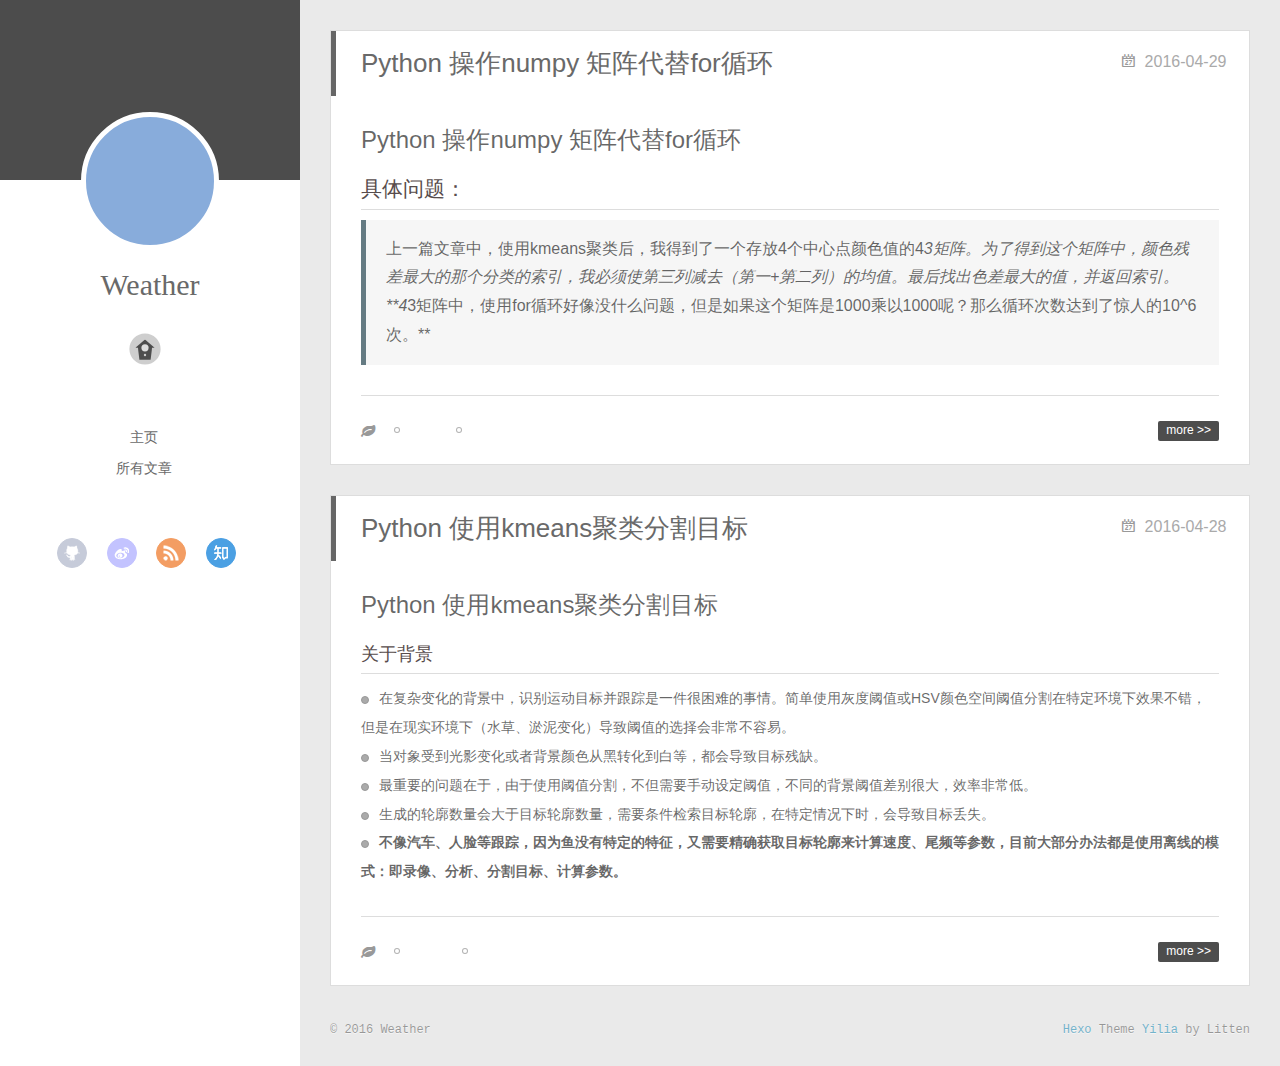
==== commit d84a10cc: "Site updated: 2016-04-29 17:10:44" ====
--- a/index.html
+++ b/index.html
@@ -19,8 +19,6 @@
     <link rel="alternative" href="/atom.xml" title="All IS ONE" type="application/atom+xml">
   
   
-    <link rel="icon" href="/favicon.png">
-  
   <link rel="stylesheet" href="/css/style.css">
 </head>
 
@@ -32,7 +30,7 @@
 	<header id="header" class="inner">
 		<a href="/" class="profilepic">
 			
-			<img lazy-src="null" class="js-avatar">
+			<img lazy-src="http://7xti8v.com1.z0.glb.clouddn.com/avatar" class="js-avatar">
 			
 		</a>
 
@@ -114,7 +112,7 @@
 				
 				<section class="switch-part switch-part2">
 					<div class="widget tagcloud" id="js-tagcloud">
-						<a href="/tags/opencv/" style="font-size: 10px;">opencv</a> <a href="/tags/python/" style="font-size: 10px;">python</a>
+						<a href="/tags/numpy/" style="font-size: 10px;">numpy</a> <a href="/tags/opencv/" style="font-size: 10px;">opencv</a> <a href="/tags/python/" style="font-size: 20px;">python</a>
 					</div>
 				</section>
 				
@@ -143,7 +141,7 @@
 				
 				<section class="switch-part switch-part4">
 				
-					<div id="js-aboutme">我是谁，我从哪里来，我到哪里去？我就是我，是颜色不一样的吃货…</div>
+					<div id="js-aboutme">One Is All</div>
 				</section>
 				
 			</div>
@@ -162,7 +160,7 @@
 		<header id="header" class="inner">
 			<div class="profilepic">
 			
-				<img lazy-src="null" class="js-avatar">
+				<img lazy-src="http://7xti8v.com1.z0.glb.clouddn.com/avatar" class="js-avatar">
 			
 			</div>
 			<hgroup>
@@ -198,6 +196,67 @@
 
       <div class="body-wrap">
   
+    <article id="post-Python-操作numpy-矩阵代替for循环" class="article article-type-post" itemscope itemprop="blogPost">
+  
+    <div class="article-meta">
+      <a href="/2016/04/29/Python-操作numpy-矩阵代替for循环/" class="article-date">
+  	<time datetime="2016-04-29T07:56:38.000Z" itemprop="datePublished">2016-04-29</time>
+</a>
+    </div>
+  
+  <div class="article-inner">
+    
+      <input type="hidden" class="isFancy" />
+    
+    
+      <header class="article-header">
+        
+  
+    <h1 itemprop="name">
+      <a class="article-title" href="/2016/04/29/Python-操作numpy-矩阵代替for循环/">Python 操作numpy 矩阵代替for循环</a>
+    </h1>
+  
+
+      </header>
+      
+    
+    <div class="article-entry" itemprop="articleBody">
+      
+        <h1 id="Python-操作numpy-矩阵代替for循环"><a href="#Python-操作numpy-矩阵代替for循环" class="headerlink" title="Python 操作numpy 矩阵代替for循环"></a>Python 操作numpy 矩阵代替for循环</h1><h2 id="具体问题："><a href="#具体问题：" class="headerlink" title="具体问题："></a>具体问题：</h2><blockquote>
+<p>上一篇文章中，使用kmeans聚类后，我得到了一个存放4个中心点颜色值的4<em>3矩阵。为了得到这个矩阵中，颜色残差最大的那个分类的索引，我必须使第三列减去（第一+第二列）的均值。最后找出色差最大的值，并返回索引。<br>**4</em>3矩阵中，使用for循环好像没什么问题，但是如果这个矩阵是1000乘以1000呢？那么循环次数达到了惊人的10^6次。**<br>
+      
+    </div>
+    
+    <div class="article-info article-info-index">
+      
+      
+	<div class="article-tag tagcloud">
+		<ul class="article-tag-list"><li class="article-tag-list-item"><a class="article-tag-list-link" href="/tags/numpy/">numpy</a></li><li class="article-tag-list-item"><a class="article-tag-list-link" href="/tags/python/">python</a></li></ul>
+	</div>
+
+      
+
+      
+        <p class="article-more-link">
+          <a  href="/2016/04/29/Python-操作numpy-矩阵代替for循环/#more">more >></a>
+        </p>
+      
+      <div class="clearfix"></div>
+    </div>
+    
+  </div>
+  
+</article>
+
+
+
+
+
+
+
+
+
+  
     <article id="post-Python-使用kmeans聚类分割目标" class="article article-type-post" itemscope itemprop="blogPost">
   
     <div class="article-meta">
@@ -224,9 +283,8 @@
     
     <div class="article-entry" itemprop="articleBody">
       
-        <h1 id="Python-使用kmeans聚类分割目标"><a href="#Python-使用kmeans聚类分割目标" class="headerlink" title="Python 使用kmeans聚类分割目标"></a>Python 使用kmeans聚类分割目标</h1><p>###关于背景</p>
-<ul>
-<li>在复杂变化的背景中，识别运动目标并跟踪是一件很困难的事情。简单使用灰度阈值或HSV颜色空间阈值分割在特定环境下效果不错，但是在现实环境下（水草、淤泥）都会。</li>
+        <h1 id="Python-使用kmeans聚类分割目标"><a href="#Python-使用kmeans聚类分割目标" class="headerlink" title="Python 使用kmeans聚类分割目标"></a>Python 使用kmeans聚类分割目标</h1><h3 id="关于背景"><a href="#关于背景" class="headerlink" title="关于背景"></a>关于背景</h3><ul>
+<li>在复杂变化的背景中，识别运动目标并跟踪是一件很困难的事情。简单使用灰度阈值或HSV颜色空间阈值分割在特定环境下效果不错，但是在现实环境下（水草、淤泥变化）导致阈值的选择会非常不容易。</li>
 <li>当对象受到光影变化或者背景颜色从黑转化到白等，都会导致目标残缺。</li>
 <li>最重要的问题在于，由于使用阈值分割，不但需要手动设定阈值，不同的背景阈值差别很大，效率非常低。</li>
 <li>生成的轮廓数量会大于目标轮廓数量，需要条件检索目标轮廓，在特定情况下时，会导致目标丢失。</li>
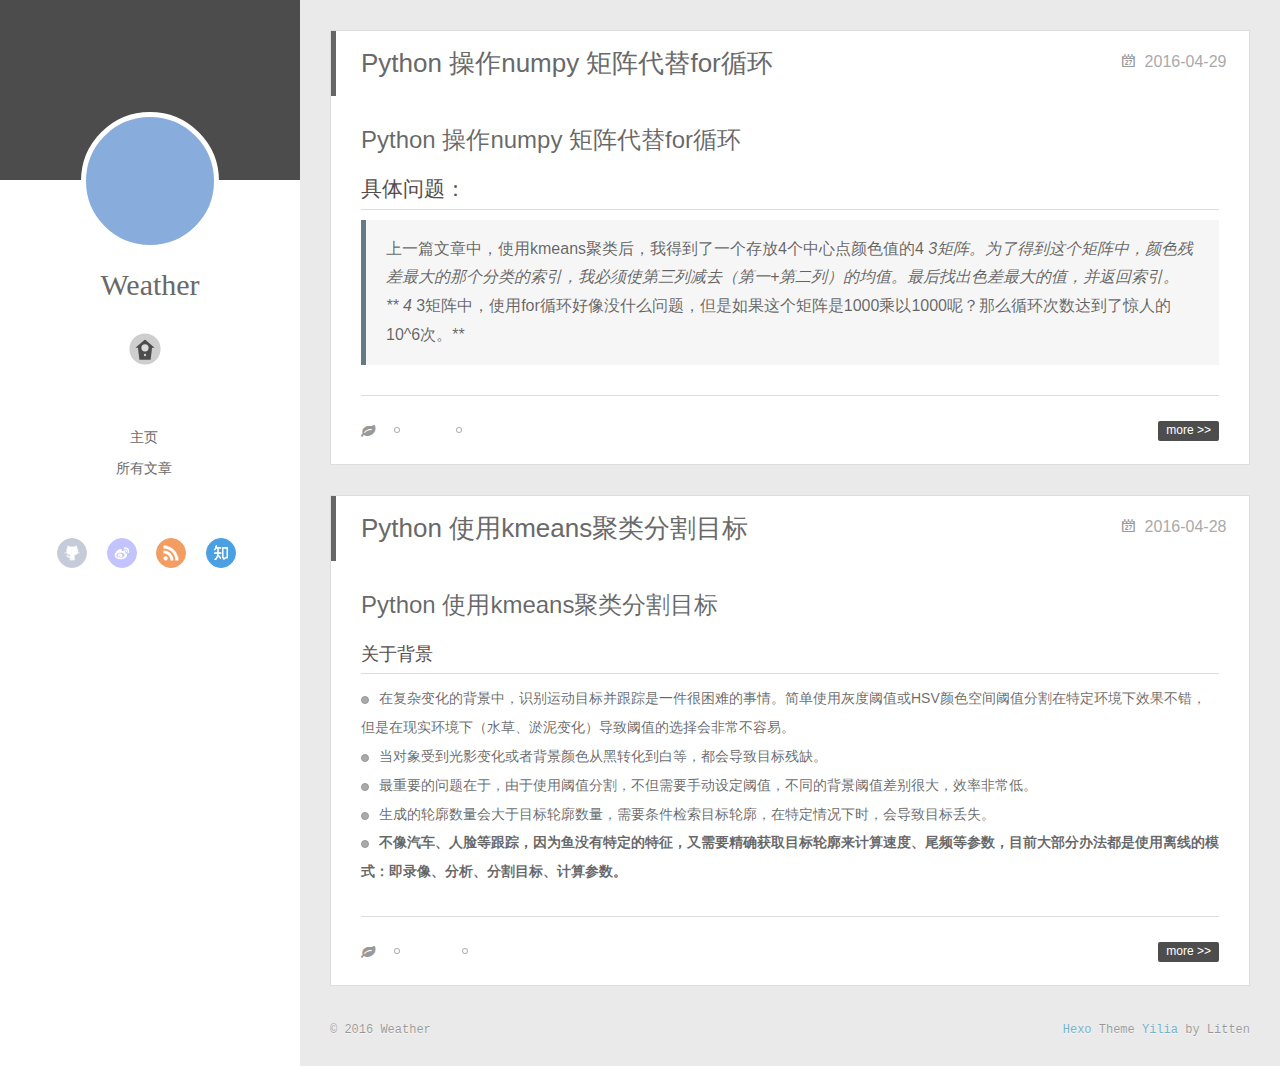
==== commit b01fd23b: "Site updated: 2016-04-29 17:12:17" ====
--- a/index.html
+++ b/index.html
@@ -223,7 +223,7 @@
     <div class="article-entry" itemprop="articleBody">
       
         <h1 id="Python-操作numpy-矩阵代替for循环"><a href="#Python-操作numpy-矩阵代替for循环" class="headerlink" title="Python 操作numpy 矩阵代替for循环"></a>Python 操作numpy 矩阵代替for循环</h1><h2 id="具体问题："><a href="#具体问题：" class="headerlink" title="具体问题："></a>具体问题：</h2><blockquote>
-<p>上一篇文章中，使用kmeans聚类后，我得到了一个存放4个中心点颜色值的4<em>3矩阵。为了得到这个矩阵中，颜色残差最大的那个分类的索引，我必须使第三列减去（第一+第二列）的均值。最后找出色差最大的值，并返回索引。<br>**4</em>3矩阵中，使用for循环好像没什么问题，但是如果这个矩阵是1000乘以1000呢？那么循环次数达到了惊人的10^6次。**<br>
+<p>上一篇文章中，使用kmeans聚类后，我得到了一个存放4个中心点颜色值的4 <em> 3矩阵。为了得到这个矩阵中，颜色残差最大的那个分类的索引，我必须使第三列减去（第一+第二列）的均值。最后找出色差最大的值，并返回索引。<br>** 4 </em> 3矩阵中，使用for循环好像没什么问题，但是如果这个矩阵是1000乘以1000呢？那么循环次数达到了惊人的10^6次。**<br>
       
     </div>
     
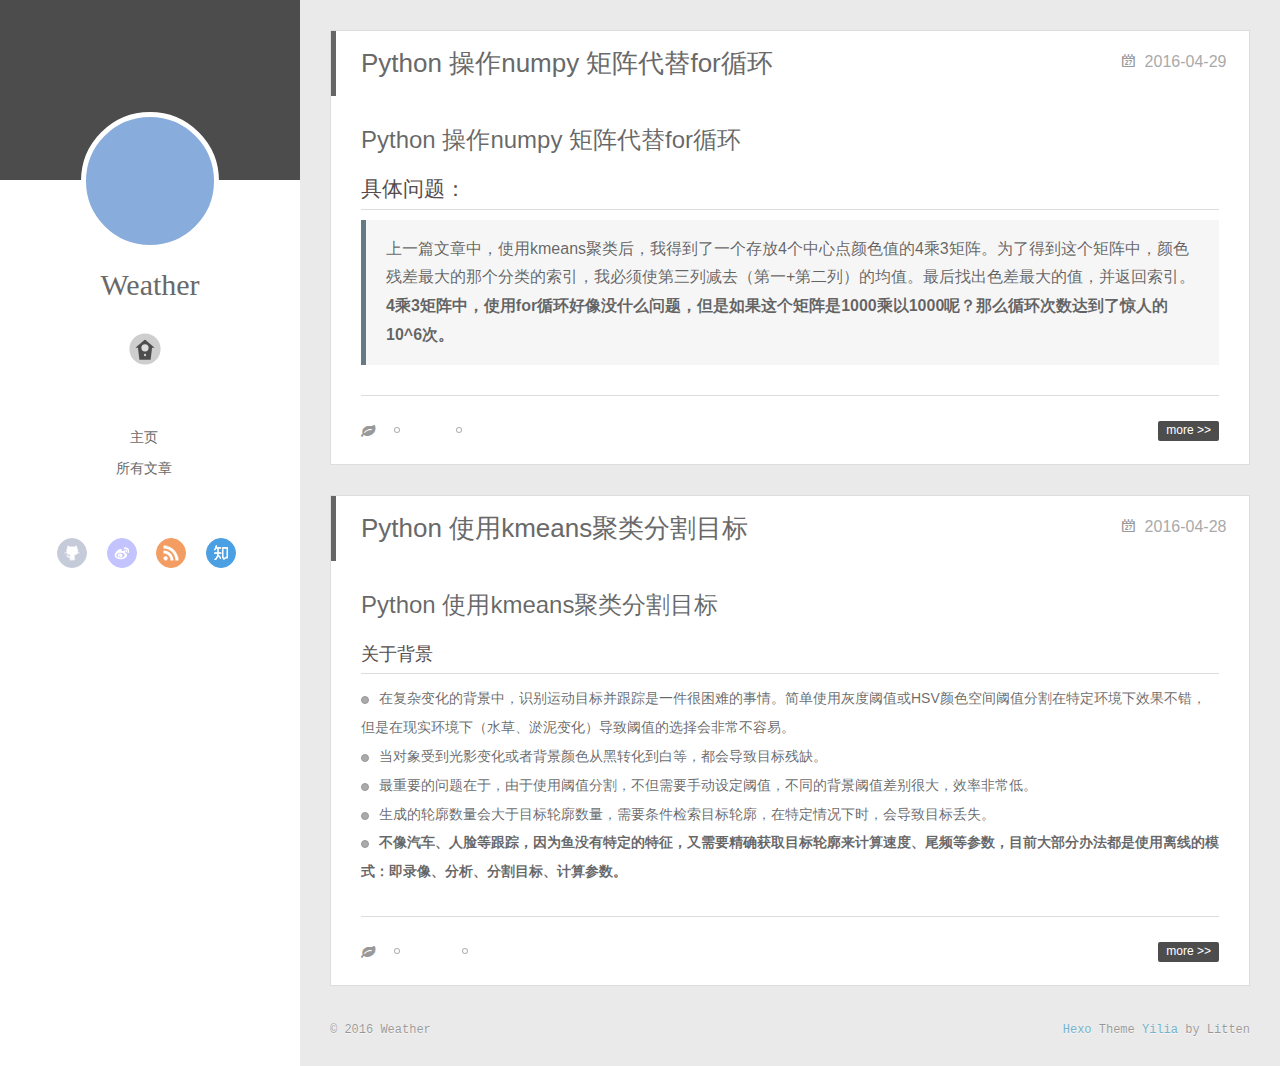
==== commit 7d157eae: "Site updated: 2016-04-29 17:21:00" ====
--- a/index.html
+++ b/index.html
@@ -223,7 +223,7 @@
     <div class="article-entry" itemprop="articleBody">
       
         <h1 id="Python-操作numpy-矩阵代替for循环"><a href="#Python-操作numpy-矩阵代替for循环" class="headerlink" title="Python 操作numpy 矩阵代替for循环"></a>Python 操作numpy 矩阵代替for循环</h1><h2 id="具体问题："><a href="#具体问题：" class="headerlink" title="具体问题："></a>具体问题：</h2><blockquote>
-<p>上一篇文章中，使用kmeans聚类后，我得到了一个存放4个中心点颜色值的4 <em> 3矩阵。为了得到这个矩阵中，颜色残差最大的那个分类的索引，我必须使第三列减去（第一+第二列）的均值。最后找出色差最大的值，并返回索引。<br>** 4 </em> 3矩阵中，使用for循环好像没什么问题，但是如果这个矩阵是1000乘以1000呢？那么循环次数达到了惊人的10^6次。**<br>
+<p>上一篇文章中，使用kmeans聚类后，我得到了一个存放4个中心点颜色值的4乘3矩阵。为了得到这个矩阵中，颜色残差最大的那个分类的索引，我必须使第三列减去（第一+第二列）的均值。最后找出色差最大的值，并返回索引。<br><strong> 4乘3矩阵中，使用for循环好像没什么问题，但是如果这个矩阵是1000乘以1000呢？那么循环次数达到了惊人的10^6次。</strong><br>
       
     </div>
     
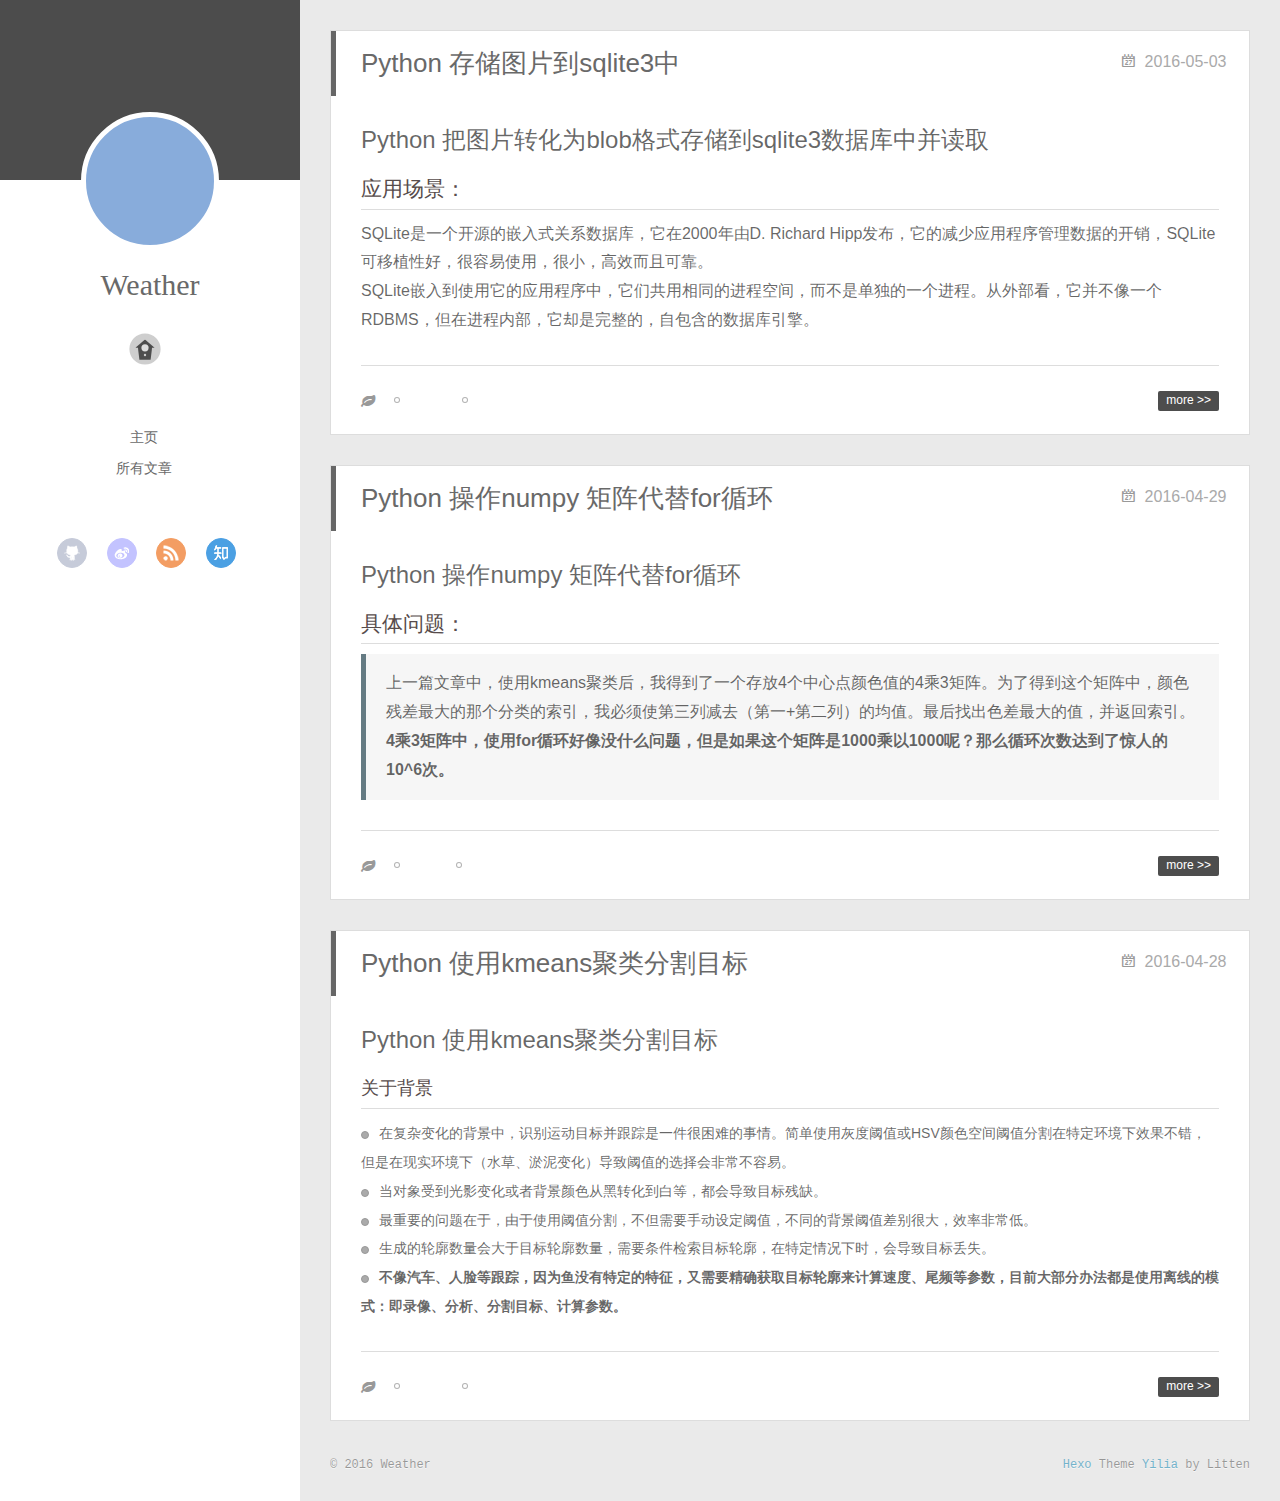
==== commit 4044ddf3: "Site updated: 2016-05-03 21:00:05" ====
--- a/index.html
+++ b/index.html
@@ -112,7 +112,7 @@
 				
 				<section class="switch-part switch-part2">
 					<div class="widget tagcloud" id="js-tagcloud">
-						<a href="/tags/numpy/" style="font-size: 10px;">numpy</a> <a href="/tags/opencv/" style="font-size: 10px;">opencv</a> <a href="/tags/python/" style="font-size: 20px;">python</a>
+						<a href="/tags/numpy/" style="font-size: 10px;">numpy</a> <a href="/tags/opencv/" style="font-size: 10px;">opencv</a> <a href="/tags/python/" style="font-size: 20px;">python</a> <a href="/tags/sqlite/" style="font-size: 10px;">sqlite</a>
 					</div>
 				</section>
 				
@@ -196,6 +196,66 @@
 
       <div class="body-wrap">
   
+    <article id="post-Python-存储图片到sqlite3中" class="article article-type-post" itemscope itemprop="blogPost">
+  
+    <div class="article-meta">
+      <a href="/2016/05/03/Python-存储图片到sqlite3中/" class="article-date">
+  	<time datetime="2016-05-03T12:21:45.000Z" itemprop="datePublished">2016-05-03</time>
+</a>
+    </div>
+  
+  <div class="article-inner">
+    
+      <input type="hidden" class="isFancy" />
+    
+    
+      <header class="article-header">
+        
+  
+    <h1 itemprop="name">
+      <a class="article-title" href="/2016/05/03/Python-存储图片到sqlite3中/">Python 存储图片到sqlite3中</a>
+    </h1>
+  
+
+      </header>
+      
+    
+    <div class="article-entry" itemprop="articleBody">
+      
+        <h1 id="Python-把图片转化为blob格式存储到sqlite3数据库中并读取"><a href="#Python-把图片转化为blob格式存储到sqlite3数据库中并读取" class="headerlink" title="Python 把图片转化为blob格式存储到sqlite3数据库中并读取"></a>Python 把图片转化为blob格式存储到sqlite3数据库中并读取</h1><h2 id="应用场景："><a href="#应用场景：" class="headerlink" title="应用场景："></a>应用场景：</h2><p>SQLite是一个开源的嵌入式关系数据库，它在2000年由D. Richard Hipp发布，它的减少应用程序管理数据的开销，SQLite可移植性好，很容易使用，很小，高效而且可靠。<br>SQLite嵌入到使用它的应用程序中，它们共用相同的进程空间，而不是单独的一个进程。从外部看，它并不像一个RDBMS，但在进程内部，它却是完整的，自包含的数据库引擎。<br>
+      
+    </div>
+    
+    <div class="article-info article-info-index">
+      
+      
+	<div class="article-tag tagcloud">
+		<ul class="article-tag-list"><li class="article-tag-list-item"><a class="article-tag-list-link" href="/tags/python/">python</a></li><li class="article-tag-list-item"><a class="article-tag-list-link" href="/tags/sqlite/">sqlite</a></li></ul>
+	</div>
+
+      
+
+      
+        <p class="article-more-link">
+          <a  href="/2016/05/03/Python-存储图片到sqlite3中/#more">more >></a>
+        </p>
+      
+      <div class="clearfix"></div>
+    </div>
+    
+  </div>
+  
+</article>
+
+
+
+
+
+
+
+
+
+  
     <article id="post-Python-操作numpy-矩阵代替for循环" class="article article-type-post" itemscope itemprop="blogPost">
   
     <div class="article-meta">
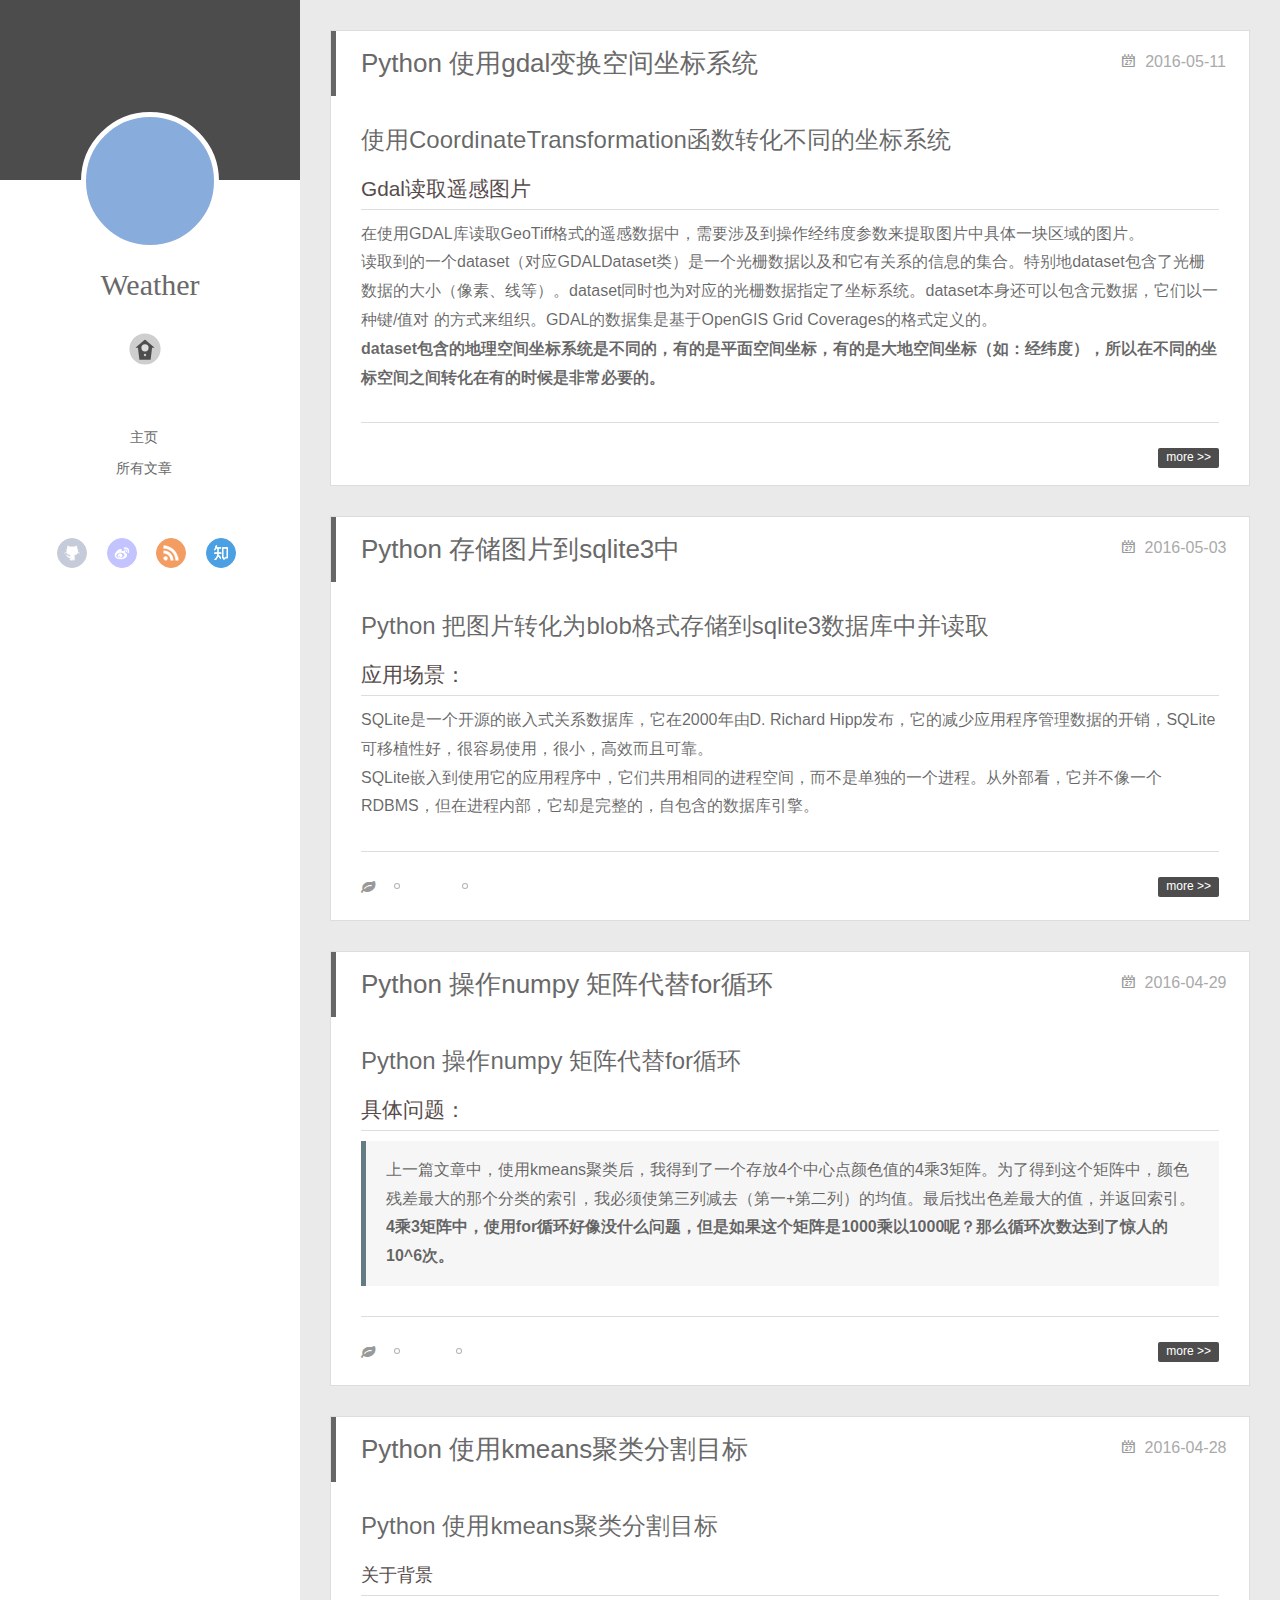
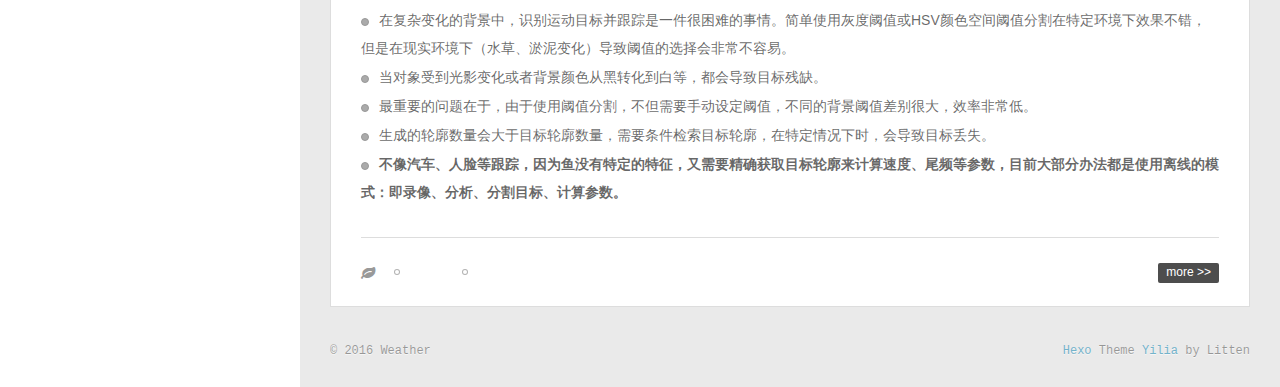
==== commit ab4adc28: "Site updated: 2016-05-11 21:40:26" ====
--- a/index.html
+++ b/index.html
@@ -196,6 +196,62 @@
 
       <div class="body-wrap">
   
+    <article id="post-Python-使用gdal变换空间坐标系统" class="article article-type-post" itemscope itemprop="blogPost">
+  
+    <div class="article-meta">
+      <a href="/2016/05/11/Python-使用gdal变换空间坐标系统/" class="article-date">
+  	<time datetime="2016-05-11T12:09:08.000Z" itemprop="datePublished">2016-05-11</time>
+</a>
+    </div>
+  
+  <div class="article-inner">
+    
+      <input type="hidden" class="isFancy" />
+    
+    
+      <header class="article-header">
+        
+  
+    <h1 itemprop="name">
+      <a class="article-title" href="/2016/05/11/Python-使用gdal变换空间坐标系统/">Python 使用gdal变换空间坐标系统</a>
+    </h1>
+  
+
+      </header>
+      
+    
+    <div class="article-entry" itemprop="articleBody">
+      
+        <h1 id="使用CoordinateTransformation函数转化不同的坐标系统"><a href="#使用CoordinateTransformation函数转化不同的坐标系统" class="headerlink" title="使用CoordinateTransformation函数转化不同的坐标系统"></a>使用CoordinateTransformation函数转化不同的坐标系统</h1><h2 id="Gdal读取遥感图片"><a href="#Gdal读取遥感图片" class="headerlink" title="Gdal读取遥感图片"></a>Gdal读取遥感图片</h2><p>在使用GDAL库读取GeoTiff格式的遥感数据中，需要涉及到操作经纬度参数来提取图片中具体一块区域的图片。<br>读取到的一个dataset（对应GDALDataset类）是一个光栅数据以及和它有关系的信息的集合。特别地dataset包含了光栅数据的大小（像素、线等）。dataset同时也为对应的光栅数据指定了坐标系统。dataset本身还可以包含元数据，它们以一种键/值对 的方式来组织。GDAL的数据集是基于OpenGIS Grid Coverages的格式定义的。<br><strong>dataset包含的地理空间坐标系统是不同的，有的是平面空间坐标，有的是大地空间坐标（如：经纬度），所以在不同的坐标空间之间转化在有的时候是非常必要的。</strong><br>
+      
+    </div>
+    
+    <div class="article-info article-info-index">
+      
+      
+      
+
+      
+        <p class="article-more-link">
+          <a  href="/2016/05/11/Python-使用gdal变换空间坐标系统/#more">more >></a>
+        </p>
+      
+      <div class="clearfix"></div>
+    </div>
+    
+  </div>
+  
+</article>
+
+
+
+
+
+
+
+
+
+  
     <article id="post-Python-存储图片到sqlite3中" class="article article-type-post" itemscope itemprop="blogPost">
   
     <div class="article-meta">
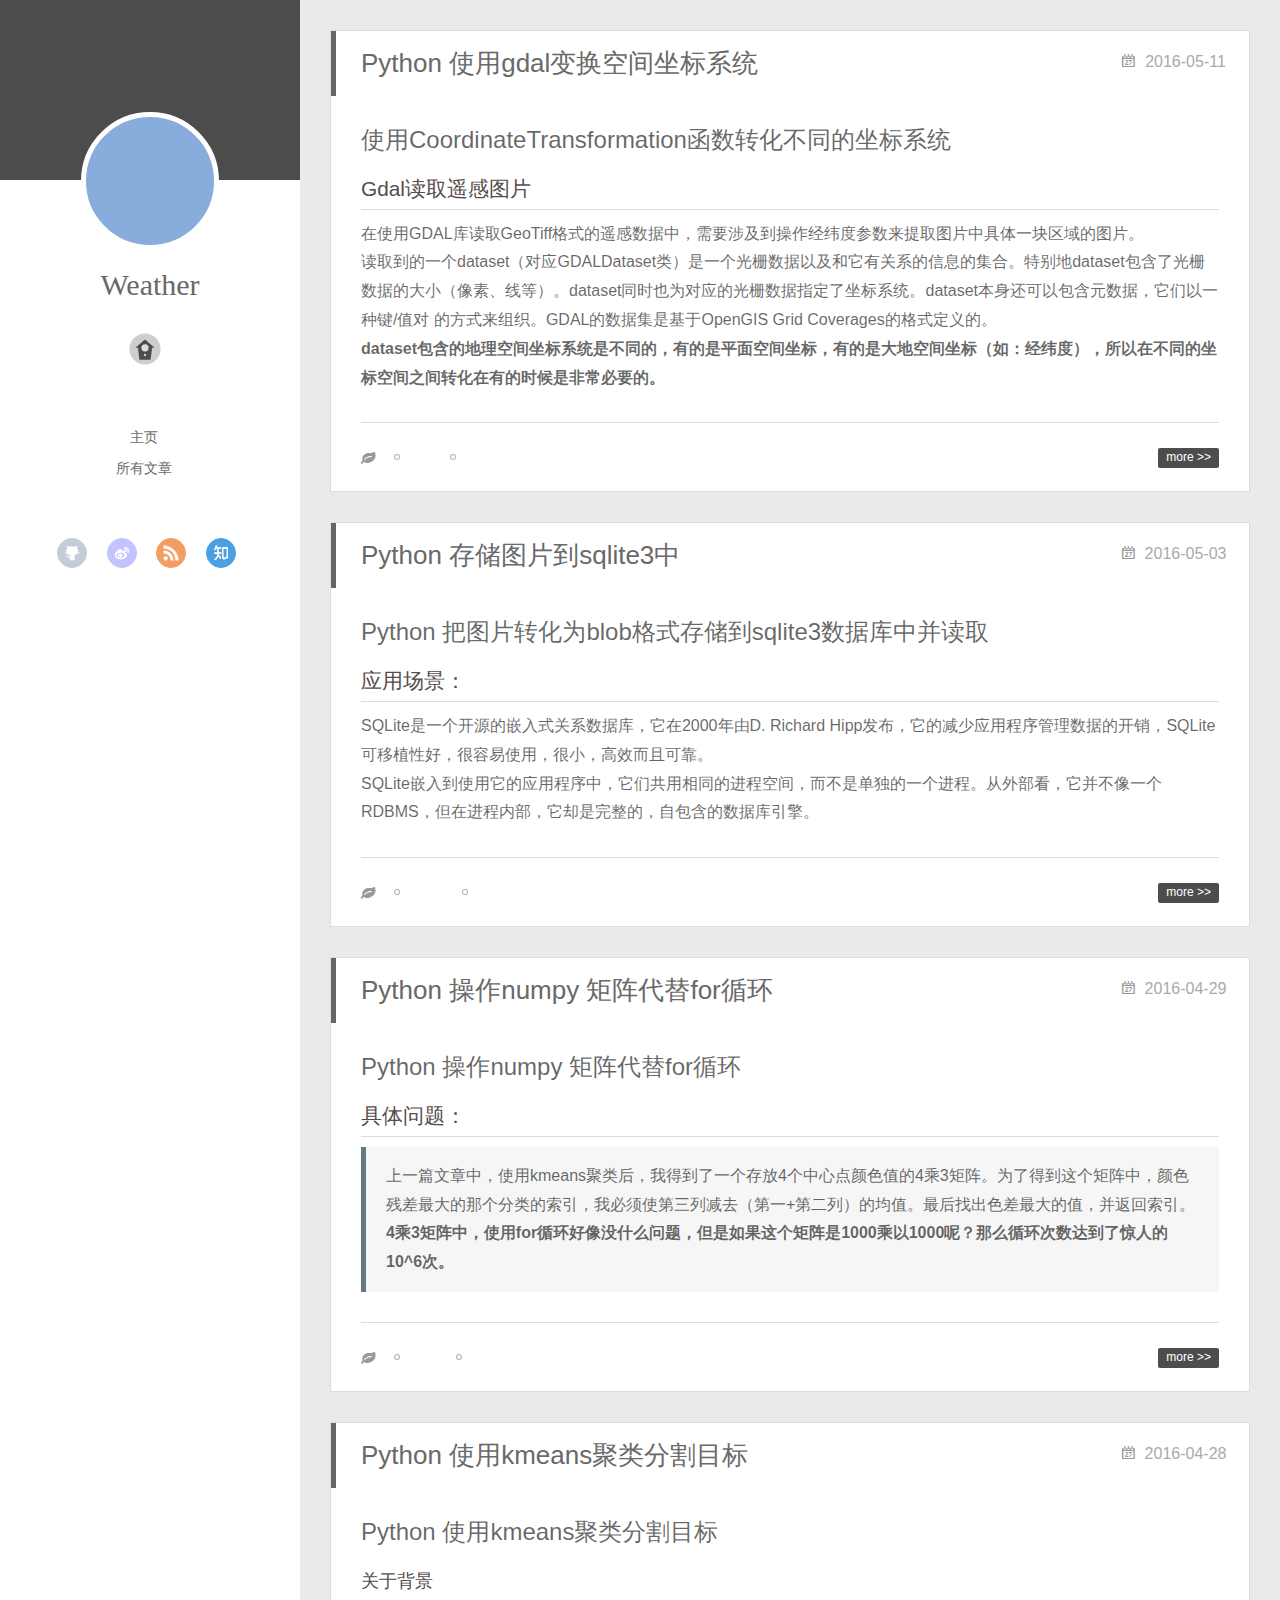
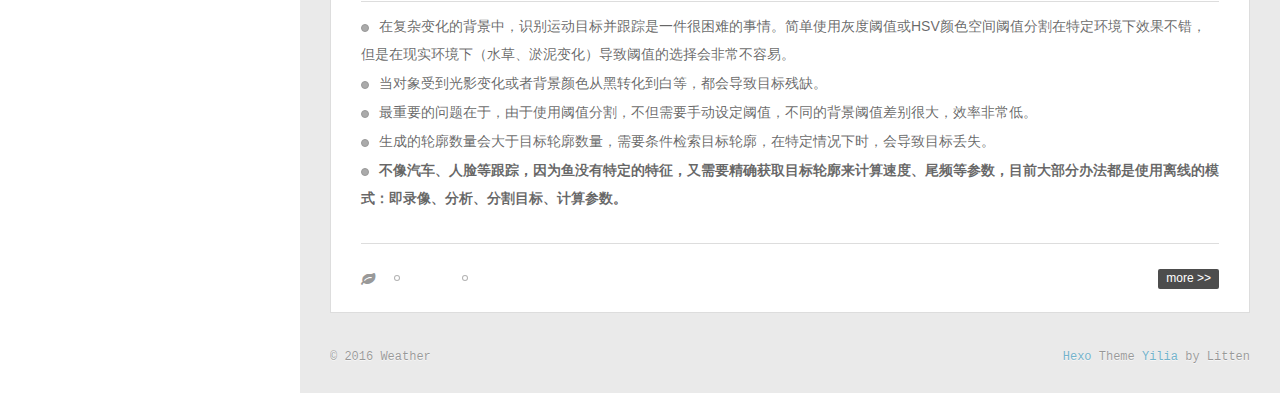
==== commit 4848d6a7: "Site updated: 2016-05-11 21:42:59" ====
--- a/index.html
+++ b/index.html
@@ -112,7 +112,7 @@
 				
 				<section class="switch-part switch-part2">
 					<div class="widget tagcloud" id="js-tagcloud">
-						<a href="/tags/numpy/" style="font-size: 10px;">numpy</a> <a href="/tags/opencv/" style="font-size: 10px;">opencv</a> <a href="/tags/python/" style="font-size: 20px;">python</a> <a href="/tags/sqlite/" style="font-size: 10px;">sqlite</a>
+						<a href="/tags/gdal/" style="font-size: 10px;">gdal</a> <a href="/tags/numpy/" style="font-size: 10px;">numpy</a> <a href="/tags/opencv/" style="font-size: 10px;">opencv</a> <a href="/tags/python/" style="font-size: 20px;">python</a> <a href="/tags/sqlite/" style="font-size: 10px;">sqlite</a>
 					</div>
 				</section>
 				
@@ -229,6 +229,10 @@
     <div class="article-info article-info-index">
       
       
+	<div class="article-tag tagcloud">
+		<ul class="article-tag-list"><li class="article-tag-list-item"><a class="article-tag-list-link" href="/tags/gdal/">gdal</a></li><li class="article-tag-list-item"><a class="article-tag-list-link" href="/tags/python/">python</a></li></ul>
+	</div>
+
       
 
       
